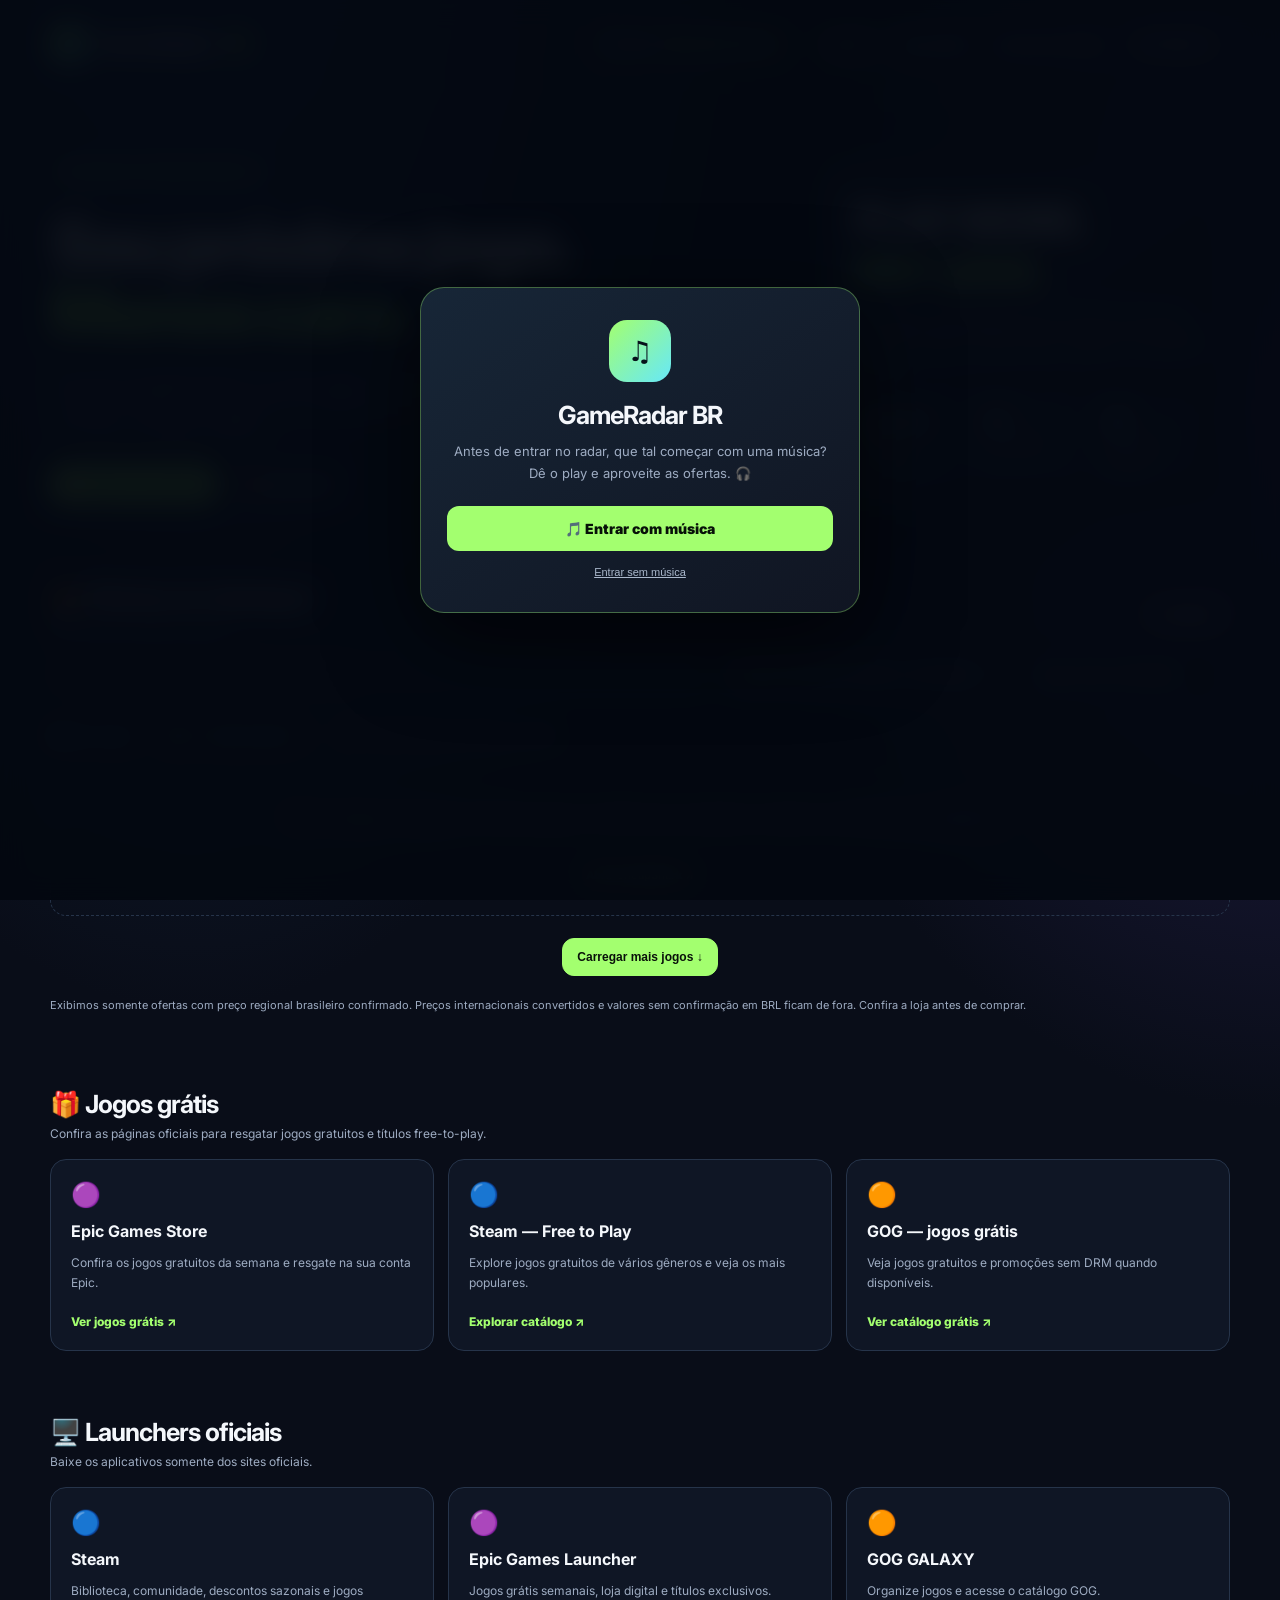
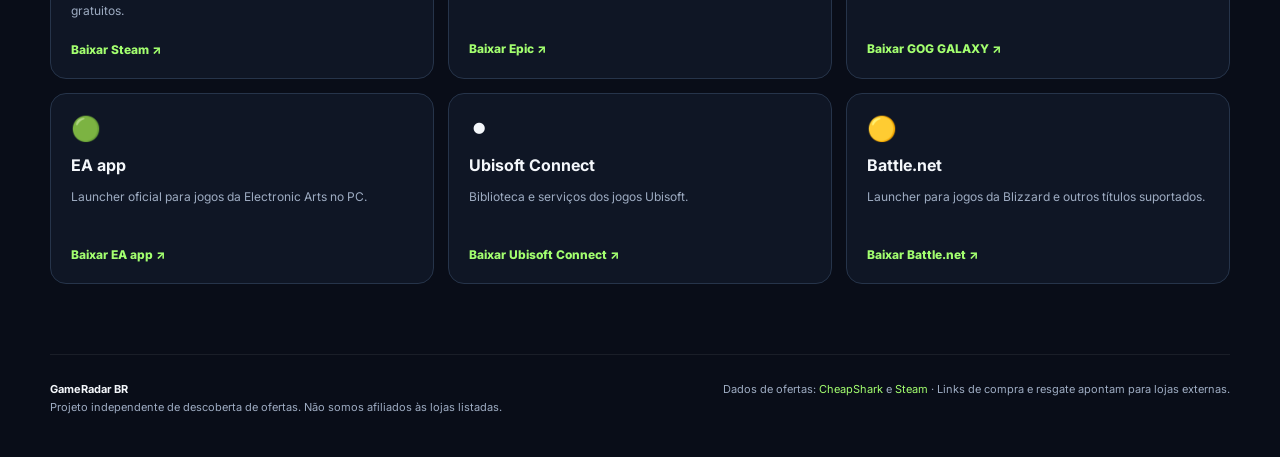
==== gameradar/index.html @ 40c96ea4 "Prioriza apenas ofertas com preço regional brasileiro confirmado" ====
<!doctype html>
<html lang="pt-BR">
<head>
<meta charset="utf-8"><meta name="viewport" content="width=device-width,initial-scale=1">
<meta name="theme-color" content="#090d18">
<meta name="description" content="GameRadar BR encontra ofertas de jogos para PC, descontos e jogos grátis em lojas digitais.">
<title>GameRadar BR — ofertas de jogos para PC</title>
<link rel="preconnect" href="https://fonts.googleapis.com"><link rel="preconnect" href="https://fonts.gstatic.com" crossorigin>
<link href="https://fonts.googleapis.com/css2?family=Inter:wght@400;500;600;700;800;900&display=swap" rel="stylesheet">
<style>
:root{color-scheme:dark;--bg:#090d18;--panel:#111827;--panel2:#151f31;--line:#26344a;--muted:#9eacc2;--text:#f4f7fb;--green:#a3ff6f;--cyan:#67e8f9;--purple:#b5a0ff}
*{box-sizing:border-box}
[hidden]{display:none!important}
.music-gate{position:fixed;inset:0;z-index:9999;display:grid;place-items:center;padding:22px;background:rgba(4,8,16,.94);backdrop-filter:blur(14px)}
.music-card{width:min(440px,100%);padding:32px 26px;text-align:center;border:1px solid #a3ff6f55;border-radius:24px;background:linear-gradient(145deg,#172637,#101522);box-shadow:0 24px 90px #0009}
.music-mark{width:62px;height:62px;margin:0 auto 18px;display:grid;place-items:center;border-radius:18px;background:linear-gradient(135deg,var(--green),var(--cyan));color:#07111b;font-size:28px}
.music-card h2{font-size:25px;letter-spacing:-1px;margin:0 0 10px}.music-card p{color:var(--muted);font-size:13px;line-height:1.7;margin:0 0 22px}.gate-volume{display:flex;flex-direction:column;gap:9px;margin:0 0 18px;padding:12px 14px;border:1px solid #a3ff6f55;border-radius:12px;background:#090f18}.gate-volume label{display:flex;justify-content:space-between;gap:10px;color:#dce7f5;font-size:12px;font-weight:700}.gate-volume label strong{color:var(--green);font-variant-numeric:tabular-nums}.gate-volume input{display:block;width:100%;height:8px;margin:0;accent-color:var(--green);cursor:pointer}
.music-enter{width:100%;padding:14px 18px;border:0;border-radius:12px;background:var(--green);color:#071108;font:900 14px Inter, sans-serif;cursor:pointer}.music-enter:hover{filter:brightness(1.08)}
.music-skip{display:inline-block;margin-top:14px;color:#aab8cc;font-size:11px;text-decoration:underline;cursor:pointer;background:none;border:0}
.music-player{position:fixed;z-index:1000;right:18px;bottom:18px;display:flex;align-items:center;gap:11px;width:min(310px,calc(100% - 28px));padding:11px 13px;border:1px solid #a3ff6f66;border-radius:18px;background:linear-gradient(145deg,#172637,#0d1421);box-shadow:0 12px 45px #0009}
.vinyl{width:54px;height:54px;flex:0 0 54px;border-radius:50%;display:grid;place-items:center;background:repeating-radial-gradient(circle,#171b25 0 3px,#303746 4px 5px,#111722 6px 8px);border:2px solid #657083;box-shadow:0 0 0 3px #0a111c,0 0 16px #a3ff6f22;position:relative}
.vinyl:before{content:"";width:19px;height:19px;border-radius:50%;background:linear-gradient(135deg,var(--green),var(--cyan));border:3px solid #111827}
.vinyl:after{content:"";position:absolute;width:4px;height:4px;border-radius:50%;background:#101827}
.vinyl.playing{animation:vinyl-spin 2.2s linear infinite}@keyframes vinyl-spin{to{transform:rotate(360deg)}}
.music-info{min-width:0;flex:1;display:flex;flex-direction:column;align-items:flex-start;gap:3px}.music-volume-vertical{display:flex;align-items:center;gap:5px;height:48px;color:var(--muted);font-size:10px}.music-volume-vertical input{appearance:slider-vertical;-webkit-appearance:slider-vertical;writing-mode:vertical-lr;direction:rtl;width:16px;height:42px;margin:0;accent-color:var(--green);cursor:ns-resize;touch-action:none}.music-volume-vertical span:last-child{font-size:9px;font-variant-numeric:tabular-nums;color:var(--green)}.music-title{display:block;overflow:hidden;text-overflow:ellipsis;white-space:nowrap;color:var(--text);font-size:12px;font-weight:800}.music-subtitle{display:block;margin-top:4px;color:var(--muted);font-size:9px}
.music-controls{display:flex;align-items:center;gap:4px}.music-controls button{width:30px;height:30px;display:grid;place-items:center;border:1px solid #ffffff18;border-radius:9px;background:#ffffff0a;color:var(--text);font-size:14px;cursor:pointer}.music-controls button:hover{border-color:var(--green);color:var(--green)}.music-controls .main-play{background:var(--green);color:#081108;border-color:var(--green);font-weight:900}
.youtube-host{position:fixed!important;left:-10000px!important;top:-10000px!important;width:200px!important;height:200px!important;overflow:hidden!important;opacity:0!important;visibility:hidden!important;pointer-events:none!important;z-index:-1!important}.youtube-host iframe{width:200px!important;height:200px!important;border:0!important;pointer-events:none!important}
@media(max-width:650px){.creator{margin:0 auto 0 0;font-size:10px;padding:7px 9px}.music-player{right:12px;bottom:12px;width:calc(100% - 24px);max-width:310px}}html{scroll-behavior:smooth}body{margin:0;background:radial-gradient(ellipse at 15% -10%,#1b3152 0,transparent 38%),radial-gradient(ellipse at 100% 20%,#25204c 0,transparent 30%),var(--bg);color:var(--text);font-family:Inter,system-ui,sans-serif;min-height:100vh}a{color:inherit;text-decoration:none}.wrap{width:min(1180px,calc(100% - 36px));margin:auto}.top{display:flex;align-items:center;justify-content:space-between;padding:24px 0;border-bottom:1px solid #ffffff12;gap:16px}.brand{display:flex;align-items:center;gap:11px;font-weight:900;font-size:21px;letter-spacing:-.8px}.logo{display:grid;place-items:center;width:38px;height:38px;border-radius:12px;background:linear-gradient(135deg,var(--green),var(--cyan));color:#07111b;font-size:22px}.brand span:last-child{color:var(--green)}.creator{margin-left:auto;margin-right:18px;padding:8px 12px;border:1px solid #a3ff6f35;border-radius:999px;background:#a3ff6f0b;color:#b9c6d8;font-size:11px;font-weight:700;letter-spacing:.25px;white-space:nowrap}.creator strong{color:var(--green);font-weight:900}.nav{display:flex;gap:22px;color:#c4cfe0;font-size:13px;font-weight:600}.nav a:hover{color:var(--green)}.hero{padding:68px 0 36px;display:grid;grid-template-columns:1.3fr .7fr;gap:30px;align-items:center}.tag{display:inline-flex;align-items:center;gap:8px;border:1px solid #a3ff6f44;background:#a3ff6f0c;color:var(--green);padding:8px 12px;border-radius:99px;font-size:11px;font-weight:800;letter-spacing:1.1px}.pulse{width:7px;height:7px;background:var(--green);border-radius:50%;box-shadow:0 0 12px var(--green)}h1{font-size:clamp(38px,5.5vw,67px);line-height:1.02;letter-spacing:-3.5px;margin:22px 0 18px;font-weight:900}h1 em{font-style:normal;color:var(--green)}.intro{max-width:650px;color:var(--muted);line-height:1.75;font-size:15px}.hero-box{border:1px solid #a3ff6f35;background:linear-gradient(145deg,#172637e8,#111526e8);border-radius:24px;padding:24px;box-shadow:0 20px 80px #0004}.hero-box .big{font-size:42px;font-weight:900;letter-spacing:-2px}.hero-box .big span{color:var(--green)}.hero-box p{color:var(--muted);font-size:13px;line-height:1.7}.stats{display:grid;grid-template-columns:repeat(3,1fr);gap:9px;margin-top:22px}.stat{padding:12px;background:#ffffff08;border:1px solid #ffffff0c;border-radius:12px}.stat b{display:block;font-size:17px}.stat small{color:var(--muted);font-size:10px}.section-head{display:flex;align-items:end;justify-content:space-between;gap:18px;margin:24px 0 18px}.section-head h2{font-size:25px;letter-spacing:-1px;margin:0}.section-head p{color:var(--muted);font-size:12px;margin:7px 0 0}.tools{display:flex;gap:10px;flex-wrap:wrap;margin-bottom:18px}.tools input,.tools select{background:#111827;border:1px solid var(--line);border-radius:12px;padding:12px 14px;color:var(--text);font:inherit;font-size:13px;outline:none}.tools input{flex:1;min-width:190px}.tools input:focus,.tools select:focus{border-color:var(--green)}.btn{border:1px solid var(--line);border-radius:12px;padding:11px 14px;background:#ffffff08;color:var(--text);font-weight:700;font-size:12px;cursor:pointer}.btn:hover{border-color:var(--green);color:var(--green)}.btn.active{background:var(--green);color:#09110a;border-color:var(--green)}.deals{display:grid;grid-template-columns:repeat(4,minmax(0,1fr));gap:14px}.deal{min-width:0;overflow:hidden;border:1px solid var(--line);background:linear-gradient(180deg,#141e2e,#101622);border-radius:16px;transition:transform .18s,border-color .18s}.deal:hover{transform:translateY(-3px);border-color:#a3ff6f77}.cover{height:170px;background:linear-gradient(135deg,#26354a,#151d2b);display:grid;place-items:center;position:relative;overflow:hidden}.cover img{width:100%;height:100%;object-fit:cover}.deal-meta{display:flex;align-items:center;justify-content:space-between;gap:8px;margin:10px 0 5px}.deal-meta small,.price-label{font-size:10px;color:var(--muted)}.price-line{display:flex;flex-direction:column;gap:3px}.price-line .price{font-size:23px;color:var(--green)}.price-line .old{font-size:12px}.local-price{font-size:12px;color:var(--cyan);font-weight:700;margin-top:4px}.local-note{font-size:9px;color:var(--muted);line-height:1.45}.deal-action{display:flex;align-items:center;justify-content:center;width:100%;margin-top:13px;padding:11px;border-radius:10px;background:var(--green);color:#09110a;font-size:12px;font-weight:900}.deal-action:hover{filter:brightness(1.08)}.cover-fallback{font-size:42px;opacity:.7}.discount{position:absolute;top:10px;left:10px;background:var(--green);color:#071108;font-weight:900;font-size:12px;padding:6px 8px;border-radius:8px}.deal-body{padding:14px}.store{color:var(--cyan);font-size:10px;font-weight:800;text-transform:uppercase;letter-spacing:.8px}.deal h3{font-size:14px;line-height:1.4;margin:8px 0 12px;min-height:40px}.prices{display:flex;align-items:center;gap:8px;flex-wrap:wrap}.old{font-size:11px;color:#8491a6;text-decoration:line-through}.price{font-size:20px;font-weight:900}.deal-foot{display:flex;align-items:center;justify-content:space-between;gap:8px;margin-top:14px}.deal-foot small{color:var(--muted);font-size:10px}.go{font-size:11px;font-weight:800;color:var(--green)}.message{grid-column:1/-1;border:1px dashed var(--line);padding:28px;border-radius:16px;color:var(--muted);text-align:center;line-height:1.7}.free-grid,.launch-grid{display:grid;grid-template-columns:repeat(3,1fr);gap:14px}.free-card,.launch-card{padding:20px;border:1px solid var(--line);border-radius:16px;background:#111827d9}.free-card h3,.launch-card h3{margin:0 0 8px;font-size:16px}.free-card p,.launch-card p{color:var(--muted);font-size:12px;line-height:1.7;min-height:40px}.free-card a,.launch-card a{display:inline-block;color:var(--green);font-size:12px;font-weight:800;margin-top:8px}.icon{font-size:24px;margin-bottom:12px}.foot{border-top:1px solid #ffffff12;margin-top:70px;padding:25px 0 40px;color:var(--muted);font-size:11px;line-height:1.7;display:flex;justify-content:space-between;gap:20px}.foot a{color:var(--green)}.tiny{color:var(--muted);font-size:11px}.loading{animation:pulse 1.2s infinite alternate}@keyframes pulse{to{opacity:.45}}@media(max-width:900px){.deals{grid-template-columns:repeat(3,minmax(0,1fr))}.hero{grid-template-columns:1fr}.hero-box{max-width:520px}.nav{gap:12px}}@media(max-width:650px){.wrap{width:calc(100% - 24px)}.top{align-items:flex-start}.nav{display:none}.hero{padding:44px 0 20px}h1{letter-spacing:-2px}.deals{grid-template-columns:repeat(2,minmax(0,1fr));gap:9px}.cover{height:125px}.deal-body{padding:11px}.price-line .price{font-size:19px}.deal-action{padding:10px}.deal h3{font-size:12px}.price{font-size:17px}.free-grid,.launch-grid{grid-template-columns:1fr}.section-head{align-items:flex-start;flex-direction:column}.foot{flex-direction:column}.hero-box{padding:18px}}
</style>
</head>
<body>
<div class="music-gate" id="music-gate" role="dialog" aria-modal="true" aria-labelledby="music-title">
  <div class="music-card">
    <div class="music-mark">♫</div>
    <h2 id="music-title">GameRadar BR</h2>
    <p>Antes de entrar no radar, que tal começar com uma música? Dê o play e aproveite as ofertas. 🎧</p>
    
    <button class="music-enter" id="enter-with-music" type="button" onclick="enterGameRadar(true)">🎵 Entrar com música</button>
    <button class="music-skip" id="enter-silent" type="button" onclick="enterGameRadar(false)">Entrar sem música</button>
  </div>
</div>
<div class="music-player" id="music-player" hidden aria-label="Controles de música">
  <div class="vinyl" id="vinyl-disc" aria-hidden="true"></div>
  <div class="music-info"><label class="music-volume-vertical" title="Arraste para cima para aumentar e para baixo para diminuir"><span aria-hidden="true">🔊</span><input id="music-volume" type="range" min="0" max="100" value="50" step="1" aria-label="Volume da música" oninput="setMusicVolume(this.value)"><span id="music-volume-value">50%</span></label><span class="music-title" id="music-title-now">Preparando música…</span><span class="music-subtitle" id="music-status">GameRadar soundtrack</span></div>
  <div class="music-controls">
    <button type="button" aria-label="Música anterior" title="Anterior" onclick="previousTrack()">⏮</button>
    <button type="button" class="main-play" id="music-play" aria-label="Reproduzir" title="Play/Pause" onclick="toggleMusic()">▶</button>
    <button type="button" aria-label="Próxima música" title="Próxima" onclick="nextTrack()">⏭</button>
  </div>
  
</div>
<div class="youtube-host" aria-hidden="true"><div id="youtube-frame"></div></div>
<header class="wrap top"><a class="brand" href="#"><span class="logo">↗</span>GameRadar <span>BR</span></a><div class="creator">Criado por <strong>Eduardo Herculano</strong></div><nav class="nav"><a href="#ofertas">Ofertas</a><a href="#gratis">Jogos grátis</a><a href="#launchers">Launchers oficiais</a></nav><a class="btn" href="#ofertas">Ver ofertas ↓</a></header>
<main class="wrap">
<section class="hero"><div><div class="tag"><i class="pulse"></i> RADAR DE OFERTAS PARA PC</div><h1>Seu próximo jogo.<br><em>Menos caro.</em></h1><p class="intro">Descontos de jogos para PC em lojas digitais, jogos gratuitos e atalhos para baixar launchers oficiais. As ofertas são carregadas de uma fonte pública e atualizadas quando você abre ou atualiza a página.</p><div class="tools" style="margin-top:22px"><a class="btn active" href="#ofertas">🎯 Explorar promoções</a><a class="btn" href="#gratis">🎁 Jogos grátis</a></div></div><aside class="hero-box"><div class="big">PLAY MORE.<br><span>PAY LESS.</span></div><p>Uma página independente para encontrar promoções. Antes de comprar, confira a loja, a região e os requisitos do jogo.</p><div class="stats"><div class="stat"><b>Ao vivo</b><small>ofertas carregadas</small></div><div class="stat"><b>PC</b><small>jogos digitais</small></div><div class="stat"><b>🌍</b><small>moeda local estimada</small></div></div></aside></section>
<section id="ofertas"><div class="section-head"><div><h2>🔥 Ofertas em destaque</h2><p id="status">Buscando promoções recentes…</p></div><button class="btn" id="refresh">↻ Atualizar</button></div>
<div class="tools"><input id="search" type="search" placeholder="Buscar jogo pelo nome…"><select id="store"><option value="">Lojas com preço brasileiro confirmado</option><option value="steam">Steam (Brasil)</option></select><select id="sort"><option value="popular">Jogos mais conhecidos</option><option value="savings">Maior desconto</option><option value="price">Menor preço</option><option value="rating">Melhor avaliação da oferta</option></select></div><div class="tools" style="align-items:center"><label for="currency" style="font-size:12px;color:var(--muted);font-weight:700">🌍 Sua moeda:</label><select id="currency"><option value="BRL">BRL — Real brasileiro</option><option value="USD">USD — Dólar americano</option><option value="EUR">EUR — Euro</option><option value="GBP">GBP — Libra esterlina</option><option value="CAD">CAD — Dólar canadense</option><option value="AUD">AUD — Dólar australiano</option><option value="JPY">JPY — Iene japonês</option><option value="MXN">MXN — Peso mexicano</option><option value="ARS">ARS — Peso argentino</option><option value="CLP">CLP — Peso chileno</option><option value="CHF">CHF — Franco suíço</option><option value="CNY">CNY — Yuan chinês</option><option value="INR">INR — Rupia indiana</option><option value="KRW">KRW — Won sul-coreano</option><option value="PLN">PLN — Zloty polonês</option><option value="SEK">SEK — Coroa sueca</option><option value="NZD">NZD — Dólar neozelandês</option><option value="ZAR">ZAR — Rand sul-africano</option></select><span id="region-note" class="tiny">Detectando sua região…</span></div>
<div class="deals" id="deals"><div class="message loading">Conectando ao radar de ofertas…</div></div><div style="display:flex;justify-content:center;margin:22px 0"><button class="btn active" id="load-more" type="button" hidden>Carregar mais jogos ↓</button></div><p class="tiny" style="margin-top:14px">Exibimos somente ofertas com preço regional brasileiro confirmado. Preços internacionais convertidos e valores sem confirmação em BRL ficam de fora. Confira a loja antes de comprar.</p></section>
<section id="gratis" style="padding-top:42px"><div class="section-head"><div><h2>🎁 Jogos grátis</h2><p>Confira as páginas oficiais para resgatar jogos gratuitos e títulos free-to-play.</p></div></div><div class="free-grid">
<article class="free-card"><div class="icon">🟣</div><h3>Epic Games Store</h3><p>Confira os jogos gratuitos da semana e resgate na sua conta Epic.</p><a href="https://store.epicgames.com/pt-BR/free-games" target="_blank" rel="noopener noreferrer">Ver jogos grátis ↗</a></article>
<article class="free-card"><div class="icon">🔵</div><h3>Steam — Free to Play</h3><p>Explore jogos gratuitos de vários gêneros e veja os mais populares.</p><a href="https://store.steampowered.com/genre/Free%20to%20Play/?l=brazilian" target="_blank" rel="noopener noreferrer">Explorar catálogo ↗</a></article>
<article class="free-card"><div class="icon">🟠</div><h3>GOG — jogos grátis</h3><p>Veja jogos gratuitos e promoções sem DRM quando disponíveis.</p><a href="https://www.gog.com/en/games?priceRange=0,0" target="_blank" rel="noopener noreferrer">Ver catálogo grátis ↗</a></article>
</div></section>
<section id="launchers" style="padding-top:42px"><div class="section-head"><div><h2>🖥️ Launchers oficiais</h2><p>Baixe os aplicativos somente dos sites oficiais.</p></div></div><div class="launch-grid">
<article class="launch-card"><div class="icon">🔵</div><h3>Steam</h3><p>Biblioteca, comunidade, descontos sazonais e jogos gratuitos.</p><a href="https://store.steampowered.com/about/" target="_blank" rel="noopener noreferrer">Baixar Steam ↗</a></article>
<article class="launch-card"><div class="icon">🟣</div><h3>Epic Games Launcher</h3><p>Jogos grátis semanais, loja digital e títulos exclusivos.</p><a href="https://store.epicgames.com/pt-BR/download" target="_blank" rel="noopener noreferrer">Baixar Epic ↗</a></article>
<article class="launch-card"><div class="icon">🟠</div><h3>GOG GALAXY</h3><p>Organize jogos e acesse o catálogo GOG.</p><a href="https://www.gog.com/galaxy" target="_blank" rel="noopener noreferrer">Baixar GOG GALAXY ↗</a></article>
<article class="launch-card"><div class="icon">🟢</div><h3>EA app</h3><p>Launcher oficial para jogos da Electronic Arts no PC.</p><a href="https://www.ea.com/ea-app" target="_blank" rel="noopener noreferrer">Baixar EA app ↗</a></article>
<article class="launch-card"><div class="icon">⚫</div><h3>Ubisoft Connect</h3><p>Biblioteca e serviços dos jogos Ubisoft.</p><a href="https://ubisoftconnect.com/" target="_blank" rel="noopener noreferrer">Baixar Ubisoft Connect ↗</a></article>
<article class="launch-card"><div class="icon">🟡</div><h3>Battle.net</h3><p>Launcher para jogos da Blizzard e outros títulos suportados.</p><a href="https://download.battle.net/" target="_blank" rel="noopener noreferrer">Baixar Battle.net ↗</a></article>
</div></section>
</main>
<footer class="wrap foot"><div><strong style="color:var(--text)">GameRadar BR</strong><br>Projeto independente de descoberta de ofertas. Não somos afiliados às lojas listadas.</div><div>Dados de ofertas: <a href="https://www.cheapshark.com/" target="_blank" rel="noopener noreferrer">CheapShark</a> e <a href="https://store.steampowered.com/" target="_blank" rel="noopener noreferrer">Steam</a> · Links de compra e resgate apontam para lojas externas.</div></footer>
<script>
const $=s=>document.querySelector(s);
const API='https://www.cheapshark.com/api/1.0';
const youtubeTracks=['DfUryIY1ACo','0Q6Qz4ty8AA','egnzxU4pGF0','txfTLZa5GCk','JW-OU3aqhoc','3qfZhr4Q5fo','SMunb33gkvU','3Zpa_f01rP8','6Nbnj9mP-Lk'];
let musicIndex=0,musicPlayer=null,musicApiLoading=false,musicReady=false,isMusicPlaying=false;
function setMusicStatus(title,status){const titleEl=document.getElementById('music-title-now'),statusEl=document.getElementById('music-status');if(titleEl)titleEl.textContent=title||'Música do YouTube';if(statusEl)statusEl.textContent=status||'GameRadar soundtrack'}
function setMusicPlaying(playing){isMusicPlaying=playing;const disc=document.getElementById('vinyl-disc'),button=document.getElementById('music-play');if(disc)disc.classList.toggle('playing',playing);if(button){button.textContent=playing?'Ⅱ':'▶';button.setAttribute('aria-label',playing?'Pausar':'Reproduzir')}if(playing&&musicPlayer){const data=musicPlayer.getVideoData?.();if(data?.title)setMusicStatus(data.title,'Tocando agora')}}
function setMusicVolume(value){const volume=Math.max(0,Math.min(100,Number(value)||0));['music-volume','music-volume-gate'].forEach(id=>{const slider=document.getElementById(id);if(slider&&Number(slider.value)!==volume)slider.value=String(volume)});['music-volume-value','music-volume-gate-value'].forEach(id=>{const label=document.getElementById(id);if(label)label.textContent=volume+'%'});if(musicPlayer&&musicReady)musicPlayer.setVolume(volume)}
function onYouTubeIframeAPIReady(){if(!musicApiLoading||musicPlayer)return;musicPlayer=new YT.Player('youtube-frame',{width:'200',height:'200',videoId:youtubeTracks[musicIndex],playerVars:{autoplay:1,controls:0,disablekb:1,playsinline:1,rel:0,iv_load_policy:3},events:{onReady:function(){musicReady=true;const volumeControl=document.getElementById('music-volume-gate')||document.getElementById('music-volume');musicPlayer.setVolume(volumeControl?Number(volumeControl.value):50);musicPlayer.playVideo();setMusicStatus('Aguardando a música…','O YouTube pode exibir anúncio antes de tocar')},onStateChange:function(event){if(event.data===YT.PlayerState.PLAYING){setMusicPlaying(true);const data=musicPlayer.getVideoData();setMusicStatus(data.title||'Música do YouTube','Tocando agora')}else if(event.data===YT.PlayerState.PAUSED||event.data===YT.PlayerState.ENDED){setMusicPlaying(false);if(event.data===YT.PlayerState.ENDED)nextTrack()}else if(event.data===YT.PlayerState.BUFFERING){setMusicStatus('Aguardando reprodução…','O YouTube pode exibir anúncio antes de tocar') }},onError:function(){setMusicStatus('Não foi possível tocar esta faixa','Confira se o vídeo está disponível')}}});}
function startMusic(){const player=document.getElementById('music-player');if(player)player.hidden=false;if(musicPlayer){if(musicReady){musicPlayer.playVideo();return}return}if(musicApiLoading)return;musicApiLoading=true;setMusicStatus('Conectando ao YouTube…','Aguarde: o YouTube pode exibir anúncio antes da música');if(window.YT&&window.YT.Player){onYouTubeIframeAPIReady();return}const tag=document.createElement('script');tag.src='https://www.youtube.com/iframe_api';document.head.appendChild(tag)}
function enterGameRadar(withMusic){const gate=document.getElementById('music-gate');if(gate){gate.hidden=true;gate.style.display='none'}if(withMusic)startMusic()}
function toggleMusic(){if(!musicPlayer||!musicReady){startMusic();return}if(isMusicPlaying)musicPlayer.pauseVideo();else musicPlayer.playVideo()}
function nextTrack(){musicIndex=(musicIndex+1)%youtubeTracks.length;setMusicStatus('Preparando próxima faixa…','O YouTube pode exibir anúncio antes de tocar');if(musicPlayer&&musicReady)musicPlayer.loadVideoById(youtubeTracks[musicIndex]);else startMusic()}
function previousTrack(){musicIndex=(musicIndex-1+youtubeTracks.length)%youtubeTracks.length;setMusicStatus('Preparando faixa anterior…','O YouTube pode exibir anúncio antes de tocar');if(musicPlayer&&musicReady)musicPlayer.loadVideoById(youtubeTracks[musicIndex]);else startMusic()}

let allDeals=[],localCurrency='BRL',localCountry='',fxRate=null,fxDate='',fxCache={},pageNumber=0,hasMore=true,loadingMore=false;const PAGE_SIZE=60;const POPULAR_GAMES=['Grand Theft Auto V','Red Dead Redemption 2','Cyberpunk 2077','Hogwarts Legacy','Elden Ring','The Witcher 3','Resident Evil 4','Forza Horizon 5','God of War','Baldur’s Gate 3','Call of Duty','Mortal Kombat 1','Assassin’s Creed','Far Cry','The Sims 4','Terraria','Stardew Valley','Helldivers 2','Dying Light 2','Hades','Hades II','Hollow Knight','Silksong','Sekiro','Dark Souls III','Lies of P','Monster Hunter World','Monster Hunter Rise','Final Fantasy VII Remake','Final Fantasy XV','Persona 5 Royal','Diablo IV','Path of Exile','DOOM Eternal','Battlefield 1','Battlefield V','Apex Legends','PUBG','Destiny 2','Sea of Thieves','Rust','ARK Survival Evolved','Dead by Daylight','The Forest','Sons of the Forest','Subnautica','No Man’s Sky','Microsoft Flight Simulator','F1 24','Need for Speed Heat','Need for Speed Unbound','Euro Truck Simulator 2','Cities Skylines','Civilization VI','Age of Empires IV','The Sims 4','Cuphead','Celeste','Undertale','Among Us','Fall Guys','Portal 2','Left 4 Dead 2','Dying Light','Borderlands 3','Payday 2','Warframe'];function popularityRank(title){const t=String(title||'').toLowerCase().replace(/[^a-z0-9]+/g,'');const i=POPULAR_GAMES.findIndex(name=>{const n=name.toLowerCase().replace(/[^a-z0-9]+/g,'');return t===n||t.includes(n)||n.includes(t)});return i<0?999:i}
function price(v,currency='USD'){const n=Number(v)||0;try{return n===0?'Grátis':new Intl.NumberFormat('pt-BR',{style:'currency',currency}).format(n)}catch(e){return String(n)}}
function localPrice(v){if(fxRate===null||!localCurrency||!Number.isFinite(Number(v)))return '';try{return new Intl.NumberFormat(navigator.language||'en-US',{style:'currency',currency:localCurrency,maximumFractionDigits:2}).format(Number(v)*fxRate)}catch(e){return ''}}
function escapeHTML(s){return String(s??'').replace(/[&<>"']/g,c=>({'&':'&amp;','<':'&lt;','>':'&gt;','"':'&quot;',"'":'&#39;'}[c]))}
async function loadRate(){const currency=$('#currency').value;localCurrency=currency;fxRate=null;if(currency==='USD'){fxRate=1;fxDate='';render();updateRegionNote();return}if(fxCache[currency]){fxRate=fxCache[currency].rate;fxDate=fxCache[currency].date;render();updateRegionNote();return}$('#region-note').textContent='Consultando cotação de referência…';try{const r=await fetch('https://api.frankfurter.dev/v2/rate/USD/'+encodeURIComponent(currency));if(!r.ok)throw new Error('Cotação indisponível');const data=await r.json();if(!Number.isFinite(Number(data.rate)))throw new Error('Cotação inválida');fxRate=Number(data.rate);fxDate=data.date||'';fxCache[currency]={rate:fxRate,date:fxDate};}catch(e){fxRate=null;fxDate=''}render();updateRegionNote()}
function updateRegionNote(){const currency=$('#currency').value;const place=localCountry?'País estimado pelo IP: '+localCountry+' · ':'Moeda selecionada: ';$('#region-note').textContent='Os preços exibidos são regionais em BRL; conversão internacional desativada.'}
async function detectRegion(){try{const r=await fetch('https://ipapi.co/json/');if(!r.ok)throw new Error('Geo indisponível');const geo=await r.json();if(geo.error)throw new Error('Geo indisponível');if(geo.country_name)localCountry=geo.country_name;const detected=String(geo.currency||'').toUpperCase();if(detected&&Array.from($('#currency').options).some(o=>o.value===detected)){$('#currency').value=detected}else if(detected){const o=document.createElement('option');o.value=detected;o.textContent=detected+' — moeda detectada';$('#currency').append(o);$('#currency').value=detected}await loadRate()}catch(e){localCountry='';$('#region-note').textContent='Não foi possível detectar seu país. Escolha sua moeda manualmente.';await loadRate()}}
async function loadStores(){try{const r=await fetch(API+'/stores');if(!r.ok)throw 0;const stores=await r.json();const select=$('#store');stores.filter(s=>s.isActive).forEach(s=>{const o=document.createElement('option');o.value=s.storeID;o.textContent=s.storeName;select.append(o)})}catch(e){}}
// Steam Storefront: preços regionais brasileiros vêm em centavos de BRL. Não requer chave.
async function loadSteamDeals(){try{const r=await fetch('https://store.steampowered.com/api/featuredcategories/?cc=br&l=brazilian');if(!r.ok)throw new Error('Steam indisponível');const data=await r.json();const items=data?.specials?.items||[];if(String(data.currency||'').toUpperCase()!=='BRL')return [];return items.filter(x=>Number(x.discount_percent)>0&&Number.isFinite(Number(x.final_price))).map(x=>({dealID:'steam-'+x.id,storeID:'steam',storeName:'Steam (Brasil)',title:x.name,salePrice:Number(x.final_price)/100,normalPrice:Number(x.original_price)/100,savings:Number(x.discount_percent),dealRating:0,thumb:x.large_capsule_image||x.header_image||x.tiny_image,dealURL:x.url||('https://store.steampowered.com/app/'+x.id+'/?l=brazilian'),currency:'BRL'}))}catch(e){return []}}
async function loadDeals(reset=true){if(loadingMore||(!hasMore&&!reset))return;const box=$('#deals');if(reset){pageNumber=0;hasMore=true;allDeals=[];$('#status').textContent='Buscando promoções recentes…';box.innerHTML='<div class="message loading">Carregando ofertas…</div>'}loadingMore=true;$('#refresh').disabled=true;$('#load-more').disabled=true;$('#load-more').textContent='Carregando…';try{const steamPromise=reset?loadSteamDeals():Promise.resolve([]);const u=new URL(API+'/deals');u.searchParams.set('pageSize',String(PAGE_SIZE));u.searchParams.set('pageNumber',String(pageNumber));u.searchParams.set('sortBy','Deal Rating');u.searchParams.set('onSale','1');u.searchParams.set('upperPrice','60');const r=await fetch(u);if(!r.ok)throw new Error('A fonte de ofertas respondeu com erro.');const batch=await r.json();if(!Array.isArray(batch))throw new Error('Resposta inesperada.');let featured=[];if(reset){const picks=POPULAR_GAMES.slice(0,24);for(let i=0;i<picks.length;i+=4){const group=await Promise.allSettled(picks.slice(i,i+4).map(async title=>{const q=new URL(API+'/deals');q.searchParams.set('title',title);q.searchParams.set('pageSize','5');q.searchParams.set('sortBy','Deal Rating');const response=await fetch(q);if(!response.ok)return [];const data=await response.json();return Array.isArray(data)?data:[]}));featured.push(...group.flatMap(x=>x.status==='fulfilled'?x.value:[]))}}const steamDeals=await steamPromise;const combined=steamDeals;const known=new Set(allDeals.map(d=>d.dealID));const fresh=combined.filter(d=>d&&d.dealID&&!known.has(d.dealID));allDeals=allDeals.concat(fresh);allDeals.sort((a,b)=>popularityRank(a.title)-popularityRank(b.title)||(Number(b.dealRating)||0)-(Number(a.dealRating)||0));hasMore=batch.length===PAGE_SIZE&&fresh.length>0;pageNumber++;$('#status').textContent=allDeals.length+' ofertas com preço regional brasileiro confirmado · Steam.';render();$('#load-more').hidden=!hasMore}catch(e){if(reset)box.innerHTML='<div class="message">Não consegui carregar as ofertas agora. Confira sua conexão ou tente novamente em instantes.<br><br><a class="go" href="https://www.cheapshark.com/" target="_blank" rel="noopener noreferrer">Abrir CheapShark ↗</a></div>';else $('#status').textContent='Não foi possível carregar mais jogos. Tente novamente.';$('#load-more').hidden=false}finally{loadingMore=false;$('#refresh').disabled=false;$('#load-more').disabled=false;$('#load-more').textContent='Carregar mais jogos ↓'}}
function render(){const term=$('#search').value.trim().toLowerCase(),store=$('#store').value,sort=$('#sort').value;let items=allDeals.filter(d=>(!term||String(d.title||'').toLowerCase().includes(term))&&(!store||String(d.storeID)===store));items.sort((a,b)=>sort==='price'?(Number(a.salePrice)||0)-(Number(b.salePrice)||0):sort==='rating'?(Number(b.dealRating)||0)-(Number(a.dealRating)||0):sort==='popular'?popularityRank(a.title)-popularityRank(b.title)||(Number(b.dealRating)||0)-(Number(a.dealRating)||0):(Number(b.savings)||0)-(Number(a.savings)||0));if(!items.length){$('#deals').innerHTML='<div class="message">Nenhuma oferta encontrada com esses filtros. Tente outro nome ou selecione todas as lojas.</div>';return}$('#deals').innerHTML=items.map(d=>{const savings=Math.round(Number(d.savings)||0);const image=d.thumb?'<img loading="lazy" src="'+escapeHTML(d.thumb)+'" alt="Capa de '+escapeHTML(d.title)+'" onerror="this.style.display=\'none\'">':'<span class="cover-fallback">🎮</span>';const currency=d.currency||'USD';const href=d.dealURL||(d.storeID==='steam'?'https://store.steampowered.com/':'https://www.cheapshark.com/redirect?dealID='+String(d.dealID||''));const local='';return '<article class="deal"><div class="cover">'+image+(savings>0?'<span class="discount">-'+savings+'%</span>':'')+'</div><div class="deal-body"><div class="deal-meta"><span class="store">'+escapeHTML(d.storeName||'Loja digital')+'</span><small>OFERTA</small></div><h3>'+escapeHTML(d.title)+'</h3><div class="price-line"><span class="price-label">PREÇO PROMOCIONAL ORIGINAL · USD</span><span class="price">'+price(d.salePrice,currency)+'</span><span class="old">Preço original: '+price(d.normalPrice,currency)+'</span>'+local+'</div><div class="deal-foot"><small>Nota da oferta: '+(Number(d.dealRating)||0).toFixed(1)+'/10</small><small>'+escapeHTML(currency)+'</small></div><a class="deal-action" href="'+href+'" target="_blank" rel="noopener noreferrer">Ir para a loja: '+escapeHTML(d.storeName||'loja')+' ↗</a></div></article>'}).join('')}
$('#search').addEventListener('input',render);$('#store').addEventListener('change',render);$('#sort').addEventListener('change',render);$('#currency').disabled=true;$('#currency').value='BRL';$('#region-note').textContent='Preços regionais brasileiros em BRL.';$('#refresh').addEventListener('click',()=>loadDeals(true));$('#load-more').addEventListener('click',()=>loadDeals(false));loadDeals(true);
// Atualiza as ofertas à meia-noite no horário de Brasília enquanto o site estiver aberto.
const saoPauloDay=()=>new Intl.DateTimeFormat('en-CA',{timeZone:'America/Sao_Paulo',year:'numeric',month:'2-digit',day:'2-digit'}).format(new Date());
let lastSaoPauloDay=saoPauloDay();
function checkDailyRefresh(){const today=saoPauloDay();if(today!==lastSaoPauloDay){lastSaoPauloDay=today;loadDeals(true);loadStores();}}
setInterval(checkDailyRefresh,30000);
document.addEventListener('visibilitychange',()=>{if(!document.hidden)checkDailyRefresh()});
</script>
</body>
</html>
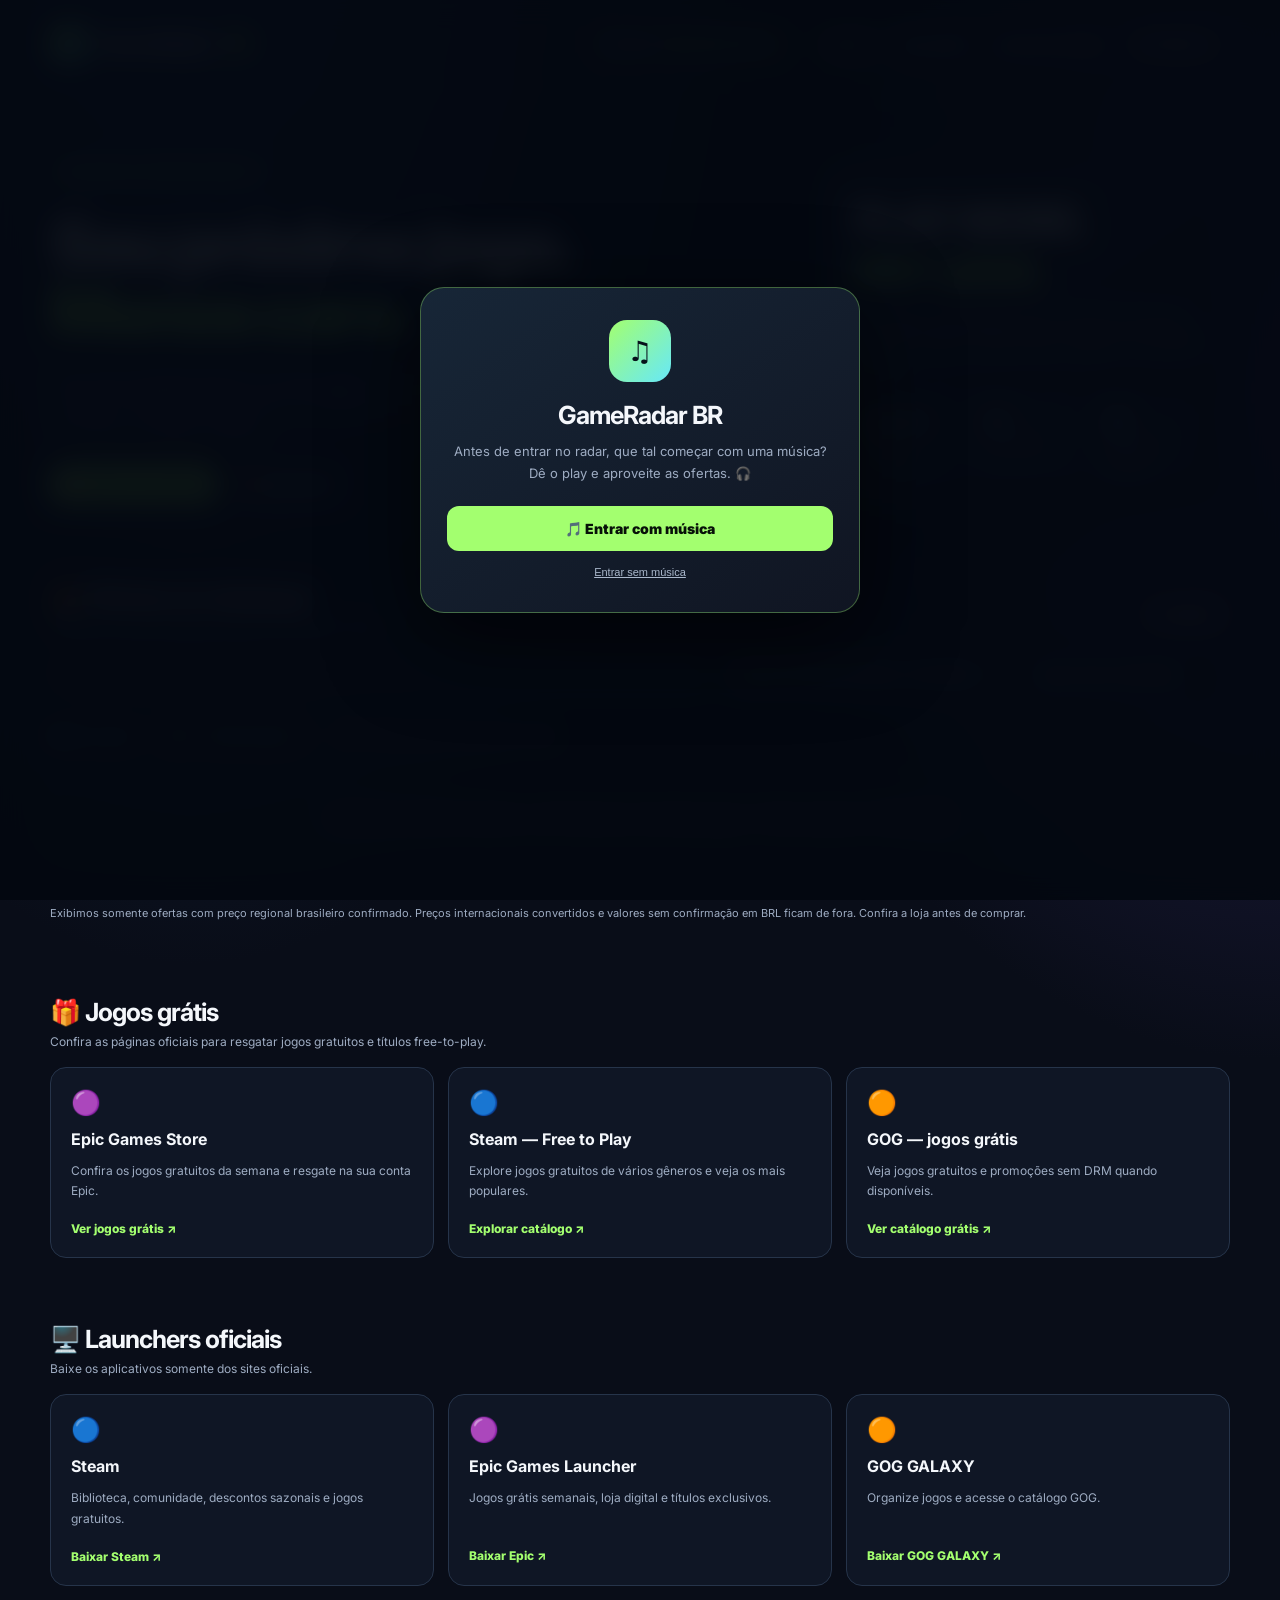
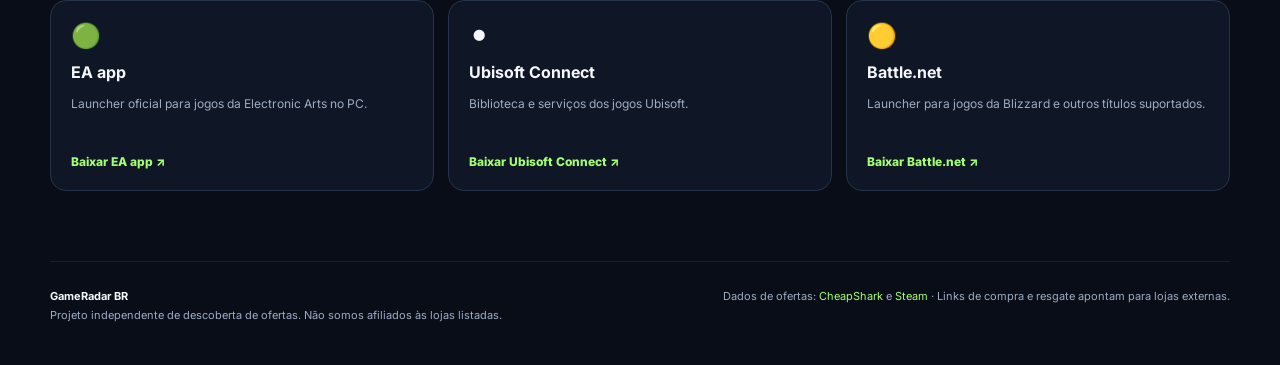
==== commit 9fd44afc: "Corrige leitura de ofertas regionais da Steam e remove consultas internacionais" ====
--- a/gameradar/index.html
+++ b/gameradar/index.html
@@ -95,9 +95,49 @@
 async function detectRegion(){try{const r=await fetch('https://ipapi.co/json/');if(!r.ok)throw new Error('Geo indisponível');const geo=await r.json();if(geo.error)throw new Error('Geo indisponível');if(geo.country_name)localCountry=geo.country_name;const detected=String(geo.currency||'').toUpperCase();if(detected&&Array.from($('#currency').options).some(o=>o.value===detected)){$('#currency').value=detected}else if(detected){const o=document.createElement('option');o.value=detected;o.textContent=detected+' — moeda detectada';$('#currency').append(o);$('#currency').value=detected}await loadRate()}catch(e){localCountry='';$('#region-note').textContent='Não foi possível detectar seu país. Escolha sua moeda manualmente.';await loadRate()}}
 async function loadStores(){try{const r=await fetch(API+'/stores');if(!r.ok)throw 0;const stores=await r.json();const select=$('#store');stores.filter(s=>s.isActive).forEach(s=>{const o=document.createElement('option');o.value=s.storeID;o.textContent=s.storeName;select.append(o)})}catch(e){}}
 // Steam Storefront: preços regionais brasileiros vêm em centavos de BRL. Não requer chave.
-async function loadSteamDeals(){try{const r=await fetch('https://store.steampowered.com/api/featuredcategories/?cc=br&l=brazilian');if(!r.ok)throw new Error('Steam indisponível');const data=await r.json();const items=data?.specials?.items||[];if(String(data.currency||'').toUpperCase()!=='BRL')return [];return items.filter(x=>Number(x.discount_percent)>0&&Number.isFinite(Number(x.final_price))).map(x=>({dealID:'steam-'+x.id,storeID:'steam',storeName:'Steam (Brasil)',title:x.name,salePrice:Number(x.final_price)/100,normalPrice:Number(x.original_price)/100,savings:Number(x.discount_percent),dealRating:0,thumb:x.large_capsule_image||x.header_image||x.tiny_image,dealURL:x.url||('https://store.steampowered.com/app/'+x.id+'/?l=brazilian'),currency:'BRL'}))}catch(e){return []}}
-async function loadDeals(reset=true){if(loadingMore||(!hasMore&&!reset))return;const box=$('#deals');if(reset){pageNumber=0;hasMore=true;allDeals=[];$('#status').textContent='Buscando promoções recentes…';box.innerHTML='<div class="message loading">Carregando ofertas…</div>'}loadingMore=true;$('#refresh').disabled=true;$('#load-more').disabled=true;$('#load-more').textContent='Carregando…';try{const steamPromise=reset?loadSteamDeals():Promise.resolve([]);const u=new URL(API+'/deals');u.searchParams.set('pageSize',String(PAGE_SIZE));u.searchParams.set('pageNumber',String(pageNumber));u.searchParams.set('sortBy','Deal Rating');u.searchParams.set('onSale','1');u.searchParams.set('upperPrice','60');const r=await fetch(u);if(!r.ok)throw new Error('A fonte de ofertas respondeu com erro.');const batch=await r.json();if(!Array.isArray(batch))throw new Error('Resposta inesperada.');let featured=[];if(reset){const picks=POPULAR_GAMES.slice(0,24);for(let i=0;i<picks.length;i+=4){const group=await Promise.allSettled(picks.slice(i,i+4).map(async title=>{const q=new URL(API+'/deals');q.searchParams.set('title',title);q.searchParams.set('pageSize','5');q.searchParams.set('sortBy','Deal Rating');const response=await fetch(q);if(!response.ok)return [];const data=await response.json();return Array.isArray(data)?data:[]}));featured.push(...group.flatMap(x=>x.status==='fulfilled'?x.value:[]))}}const steamDeals=await steamPromise;const combined=steamDeals;const known=new Set(allDeals.map(d=>d.dealID));const fresh=combined.filter(d=>d&&d.dealID&&!known.has(d.dealID));allDeals=allDeals.concat(fresh);allDeals.sort((a,b)=>popularityRank(a.title)-popularityRank(b.title)||(Number(b.dealRating)||0)-(Number(a.dealRating)||0));hasMore=batch.length===PAGE_SIZE&&fresh.length>0;pageNumber++;$('#status').textContent=allDeals.length+' ofertas com preço regional brasileiro confirmado · Steam.';render();$('#load-more').hidden=!hasMore}catch(e){if(reset)box.innerHTML='<div class="message">Não consegui carregar as ofertas agora. Confira sua conexão ou tente novamente em instantes.<br><br><a class="go" href="https://www.cheapshark.com/" target="_blank" rel="noopener noreferrer">Abrir CheapShark ↗</a></div>';else $('#status').textContent='Não foi possível carregar mais jogos. Tente novamente.';$('#load-more').hidden=false}finally{loadingMore=false;$('#refresh').disabled=false;$('#load-more').disabled=false;$('#load-more').textContent='Carregar mais jogos ↓'}}
-function render(){const term=$('#search').value.trim().toLowerCase(),store=$('#store').value,sort=$('#sort').value;let items=allDeals.filter(d=>(!term||String(d.title||'').toLowerCase().includes(term))&&(!store||String(d.storeID)===store));items.sort((a,b)=>sort==='price'?(Number(a.salePrice)||0)-(Number(b.salePrice)||0):sort==='rating'?(Number(b.dealRating)||0)-(Number(a.dealRating)||0):sort==='popular'?popularityRank(a.title)-popularityRank(b.title)||(Number(b.dealRating)||0)-(Number(a.dealRating)||0):(Number(b.savings)||0)-(Number(a.savings)||0));if(!items.length){$('#deals').innerHTML='<div class="message">Nenhuma oferta encontrada com esses filtros. Tente outro nome ou selecione todas as lojas.</div>';return}$('#deals').innerHTML=items.map(d=>{const savings=Math.round(Number(d.savings)||0);const image=d.thumb?'<img loading="lazy" src="'+escapeHTML(d.thumb)+'" alt="Capa de '+escapeHTML(d.title)+'" onerror="this.style.display=\'none\'">':'<span class="cover-fallback">🎮</span>';const currency=d.currency||'USD';const href=d.dealURL||(d.storeID==='steam'?'https://store.steampowered.com/':'https://www.cheapshark.com/redirect?dealID='+String(d.dealID||''));const local='';return '<article class="deal"><div class="cover">'+image+(savings>0?'<span class="discount">-'+savings+'%</span>':'')+'</div><div class="deal-body"><div class="deal-meta"><span class="store">'+escapeHTML(d.storeName||'Loja digital')+'</span><small>OFERTA</small></div><h3>'+escapeHTML(d.title)+'</h3><div class="price-line"><span class="price-label">PREÇO PROMOCIONAL ORIGINAL · USD</span><span class="price">'+price(d.salePrice,currency)+'</span><span class="old">Preço original: '+price(d.normalPrice,currency)+'</span>'+local+'</div><div class="deal-foot"><small>Nota da oferta: '+(Number(d.dealRating)||0).toFixed(1)+'/10</small><small>'+escapeHTML(currency)+'</small></div><a class="deal-action" href="'+href+'" target="_blank" rel="noopener noreferrer">Ir para a loja: '+escapeHTML(d.storeName||'loja')+' ↗</a></div></article>'}).join('')}
+async function loadSteamDeals(){
+  try{
+    const response=await fetch('https://store.steampowered.com/api/featuredcategories/?cc=br&l=brazilian');
+    if(!response.ok)throw new Error('Steam indisponível');
+    const data=await response.json();
+    const items=data?.specials?.items||[];
+    return items.filter(x=>{
+      const currency=String(x.currency||data.currency||data.specials?.currency||'BRL').toUpperCase();
+      return currency==='BRL'&&Number(x.discount_percent)>0&&Number.isFinite(Number(x.final_price));
+    }).map(x=>({
+      dealID:'steam-'+x.id,storeID:'steam',storeName:'Steam (Brasil)',title:x.name,
+      salePrice:Number(x.final_price)/100,normalPrice:Number(x.original_price)/100,
+      savings:Number(x.discount_percent),dealRating:0,
+      thumb:x.large_capsule_image||x.header_image||x.tiny_image,
+      dealURL:x.url||('https://store.steampowered.com/app/'+x.id+'/?l=brazilian'),
+      currency:'BRL'
+    }));
+  }catch(error){console.warn('GameRadar: não foi possível consultar ofertas regionais da Steam',error);return []}
+}
+async function loadDeals(reset=true){
+  if(loadingMore||(!hasMore&&!reset))return;
+  const box=$('#deals');
+  if(reset){
+    pageNumber=0;hasMore=true;allDeals=[];
+    $('#status').textContent='Buscando ofertas com preço brasileiro…';
+    box.innerHTML='<div class="message loading">Consultando preços regionais…</div>';
+  }
+  loadingMore=true;$('#refresh').disabled=true;$('#load-more').hidden=true;
+  try{
+    allDeals=await loadSteamDeals();
+    allDeals.sort((a,b)=>popularityRank(a.title)-popularityRank(b.title));
+    hasMore=false;
+    $('#status').textContent=allDeals.length+' ofertas com preço regional brasileiro confirmado · Steam.';
+    render();
+  }catch(error){
+    box.innerHTML='<div class="message">Não foi possível consultar a loja agora. Tente novamente mais tarde.</div>';
+    console.error('GameRadar:',error);
+  }finally{
+    loadingMore=false;$('#refresh').disabled=false;$('#load-more').disabled=false;
+    $('#load-more').hidden=true;$('#load-more').textContent='Carregar mais jogos ↓';
+  }
+}
+function render(){const term=$('#search').value.trim().toLowerCase(),store=$('#store').value,sort=$('#sort').value;let items=allDeals.filter(d=>(!term||String(d.title||'').toLowerCase().includes(term))&&(!store||String(d.storeID)===store));items.sort((a,b)=>sort==='price'?(Number(a.salePrice)||0)-(Number(b.salePrice)||0):sort==='rating'?(Number(b.dealRating)||0)-(Number(a.dealRating)||0):sort==='popular'?popularityRank(a.title)-popularityRank(b.title)||(Number(b.dealRating)||0)-(Number(a.dealRating)||0):(Number(b.savings)||0)-(Number(a.savings)||0));if(!items.length){$('#deals').innerHTML='<div class="message">Nenhuma oferta brasileira confirmada encontrada agora. Tente atualizar mais tarde.</div>';return}$('#deals').innerHTML=items.map(d=>{const savings=Math.round(Number(d.savings)||0);const image=d.thumb?'<img loading="lazy" src="'+escapeHTML(d.thumb)+'" alt="Capa de '+escapeHTML(d.title)+'" onerror="this.style.display=\'none\'">':'<span class="cover-fallback">🎮</span>';const currency=d.currency||'USD';const href=d.dealURL||(d.storeID==='steam'?'https://store.steampowered.com/':'https://www.cheapshark.com/redirect?dealID='+String(d.dealID||''));const local='';return '<article class="deal"><div class="cover">'+image+(savings>0?'<span class="discount">-'+savings+'%</span>':'')+'</div><div class="deal-body"><div class="deal-meta"><span class="store">'+escapeHTML(d.storeName||'Loja digital')+'</span><small>OFERTA</small></div><h3>'+escapeHTML(d.title)+'</h3><div class="price-line"><span class="price-label">PREÇO PROMOCIONAL · BRASIL</span><span class="price">'+price(d.salePrice,currency)+'</span><span class="old">Preço original: '+price(d.normalPrice,currency)+'</span>'+local+'</div><div class="deal-foot"><small>Nota da oferta: '+(Number(d.dealRating)||0).toFixed(1)+'/10</small><small>'+escapeHTML(currency)+'</small></div><a class="deal-action" href="'+href+'" target="_blank" rel="noopener noreferrer">Ir para a loja: '+escapeHTML(d.storeName||'loja')+' ↗</a></div></article>'}).join('')}
 $('#search').addEventListener('input',render);$('#store').addEventListener('change',render);$('#sort').addEventListener('change',render);$('#currency').disabled=true;$('#currency').value='BRL';$('#region-note').textContent='Preços regionais brasileiros em BRL.';$('#refresh').addEventListener('click',()=>loadDeals(true));$('#load-more').addEventListener('click',()=>loadDeals(false));loadDeals(true);
 // Atualiza as ofertas à meia-noite no horário de Brasília enquanto o site estiver aberto.
 const saoPauloDay=()=>new Intl.DateTimeFormat('en-CA',{timeZone:'America/Sao_Paulo',year:'numeric',month:'2-digit',day:'2-digit'}).format(new Date());
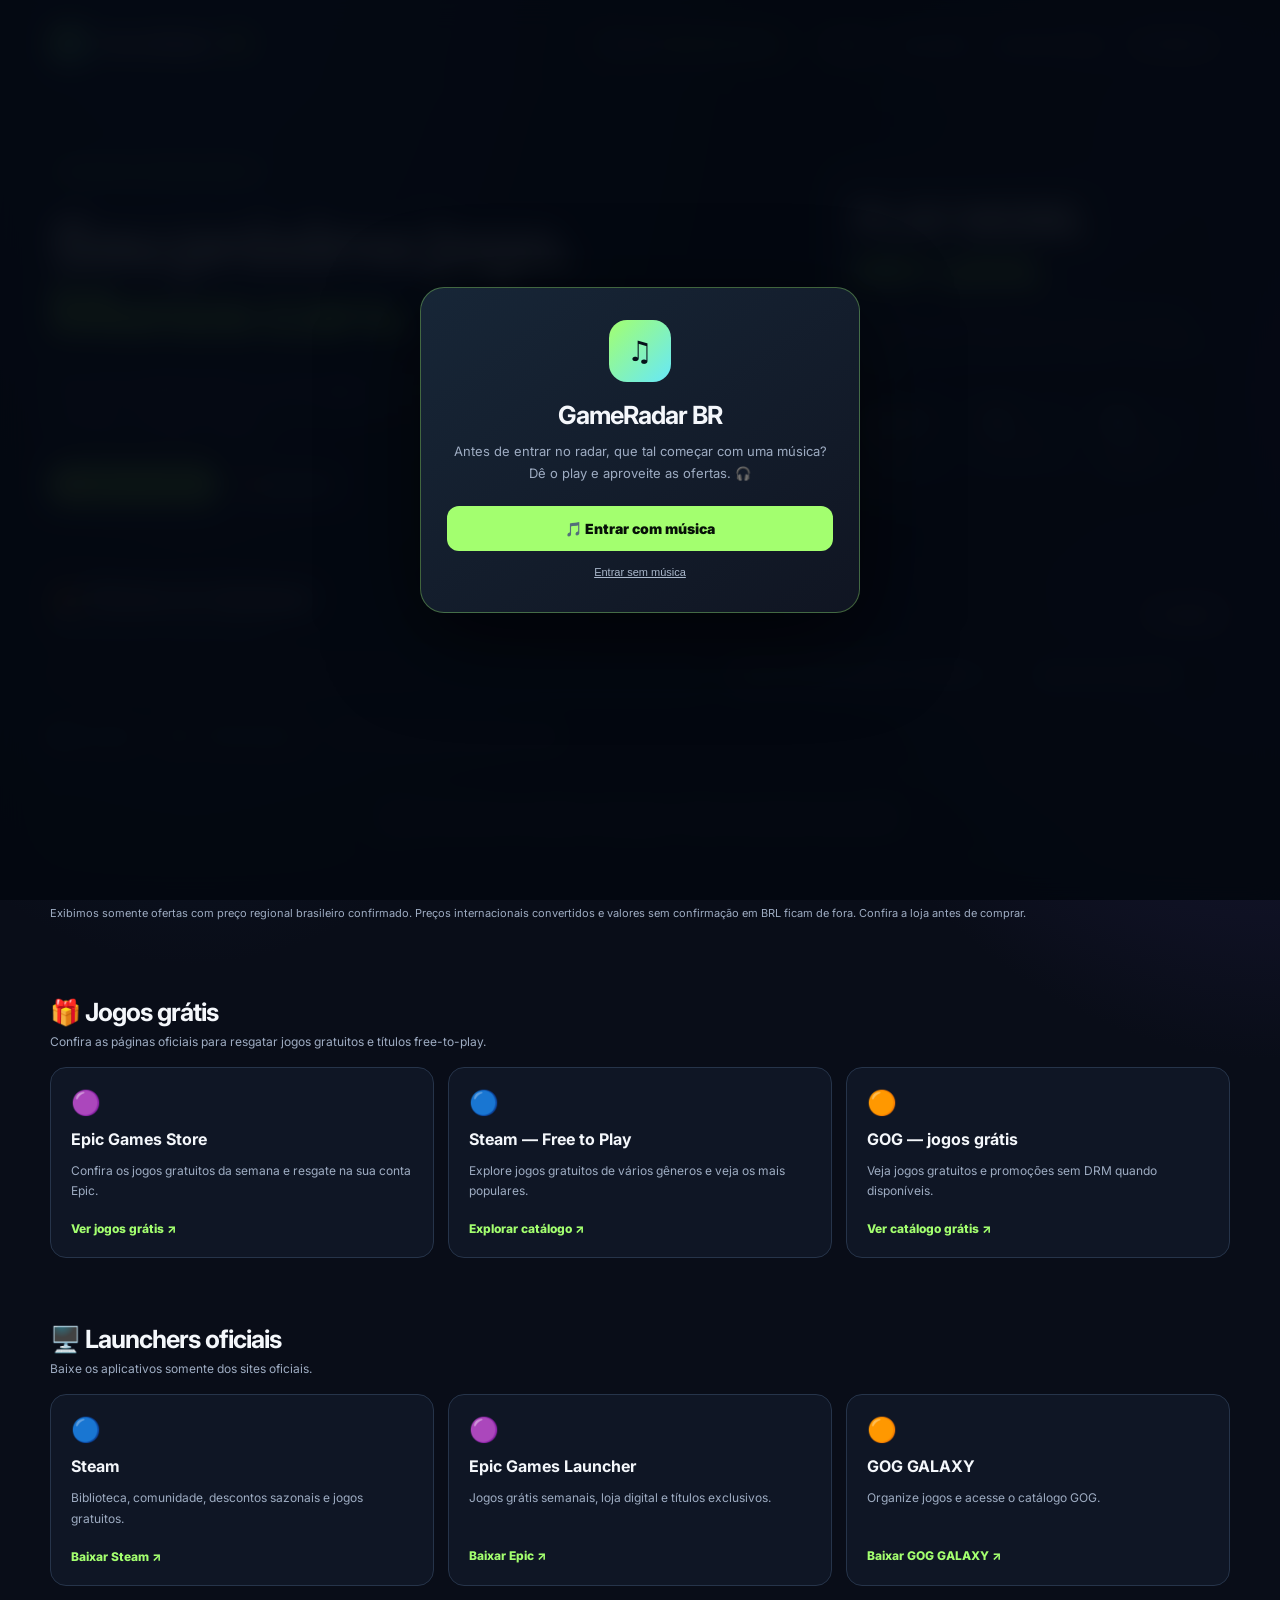
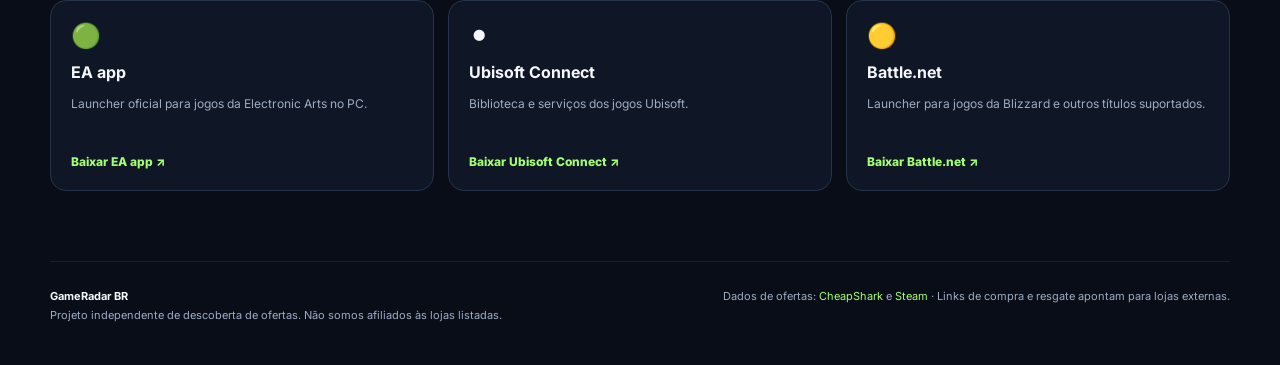
==== commit 089644eb: "Lê catálogo regional da Steam pelo arquivo publicado" ====
--- a/gameradar/index.html
+++ b/gameradar/index.html
@@ -96,23 +96,11 @@
 async function loadStores(){try{const r=await fetch(API+'/stores');if(!r.ok)throw 0;const stores=await r.json();const select=$('#store');stores.filter(s=>s.isActive).forEach(s=>{const o=document.createElement('option');o.value=s.storeID;o.textContent=s.storeName;select.append(o)})}catch(e){}}
 // Steam Storefront: preços regionais brasileiros vêm em centavos de BRL. Não requer chave.
 async function loadSteamDeals(){
-  try{
-    const response=await fetch('https://store.steampowered.com/api/featuredcategories/?cc=br&l=brazilian');
-    if(!response.ok)throw new Error('Steam indisponível');
-    const data=await response.json();
-    const items=data?.specials?.items||[];
-    return items.filter(x=>{
-      const currency=String(x.currency||data.currency||data.specials?.currency||'BRL').toUpperCase();
-      return currency==='BRL'&&Number(x.discount_percent)>0&&Number.isFinite(Number(x.final_price));
-    }).map(x=>({
-      dealID:'steam-'+x.id,storeID:'steam',storeName:'Steam (Brasil)',title:x.name,
-      salePrice:Number(x.final_price)/100,normalPrice:Number(x.original_price)/100,
-      savings:Number(x.discount_percent),dealRating:0,
-      thumb:x.large_capsule_image||x.header_image||x.tiny_image,
-      dealURL:x.url||('https://store.steampowered.com/app/'+x.id+'/?l=brazilian'),
-      currency:'BRL'
-    }));
-  }catch(error){console.warn('GameRadar: não foi possível consultar ofertas regionais da Steam',error);return []}
+  const response=await fetch('./deals.json?updated='+Date.now(),{cache:'no-store'});
+  if(!response.ok)throw new Error('Não foi possível carregar o catálogo regional.');
+  const data=await response.json();
+  if(!Array.isArray(data.deals))throw new Error('Arquivo de ofertas inválido.');
+  return data.deals.filter(d=>d&&d.currency==='BRL'&&Number(d.salePrice)>0&&Number(d.normalPrice)>Number(d.salePrice));
 }
 async function loadDeals(reset=true){
   if(loadingMore||(!hasMore&&!reset))return;
@@ -127,7 +115,7 @@
     allDeals=await loadSteamDeals();
     allDeals.sort((a,b)=>popularityRank(a.title)-popularityRank(b.title));
     hasMore=false;
-    $('#status').textContent=allDeals.length+' ofertas com preço regional brasileiro confirmado · Steam.';
+    const updated=window.gameRadarUpdatedAt?new Date(window.gameRadarUpdatedAt):null;$('#status').textContent=allDeals.length+' ofertas brasileiras confirmadas · Steam'+(updated&&!Number.isNaN(updated.getTime())?' · Atualizado '+updated.toLocaleString('pt-BR'):'')+'.';
     render();
   }catch(error){
     box.innerHTML='<div class="message">Não foi possível consultar a loja agora. Tente novamente mais tarde.</div>';
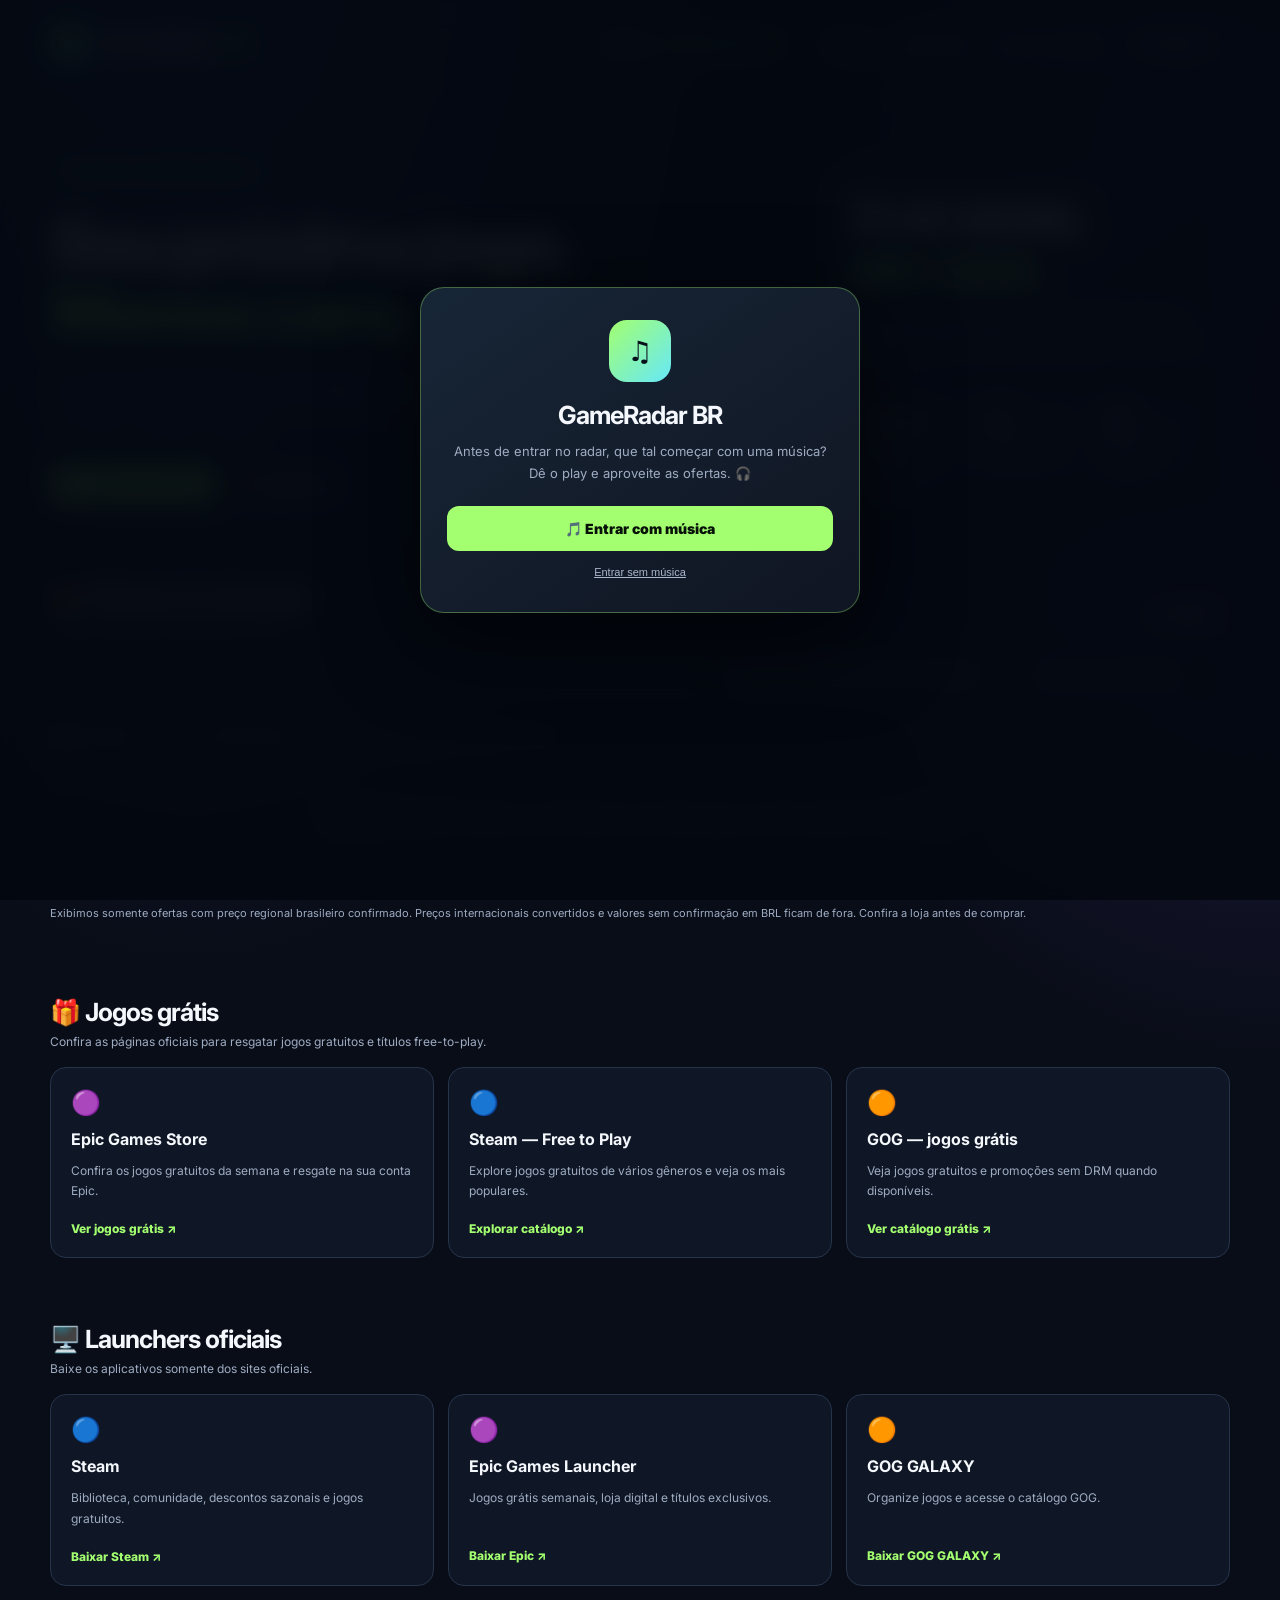
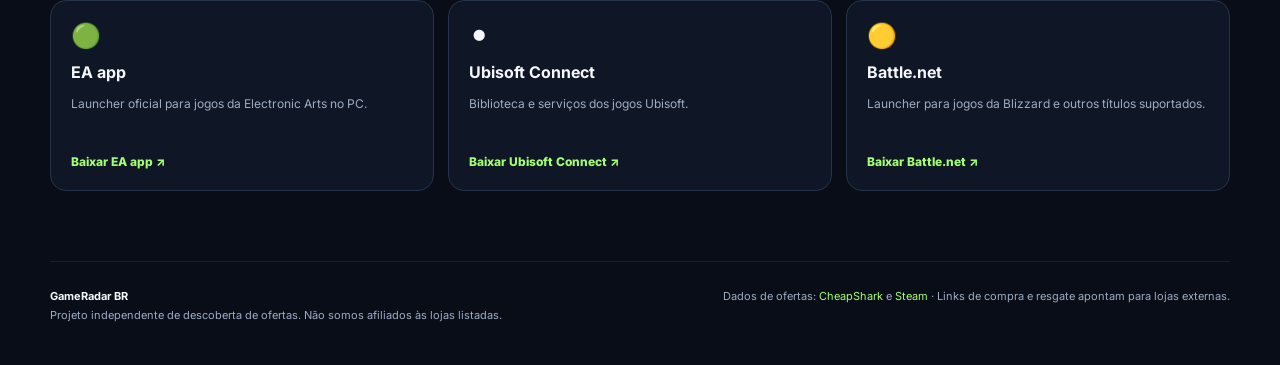
==== commit b214d80c: "Exibe horário da última atualização do catálogo" ====
--- a/gameradar/index.html
+++ b/gameradar/index.html
@@ -99,6 +99,7 @@
   const response=await fetch('./deals.json?updated='+Date.now(),{cache:'no-store'});
   if(!response.ok)throw new Error('Não foi possível carregar o catálogo regional.');
   const data=await response.json();
+  window.gameRadarUpdatedAt=data.updated_at||null;
   if(!Array.isArray(data.deals))throw new Error('Arquivo de ofertas inválido.');
   return data.deals.filter(d=>d&&d.currency==='BRL'&&Number(d.salePrice)>0&&Number(d.normalPrice)>Number(d.salePrice));
 }
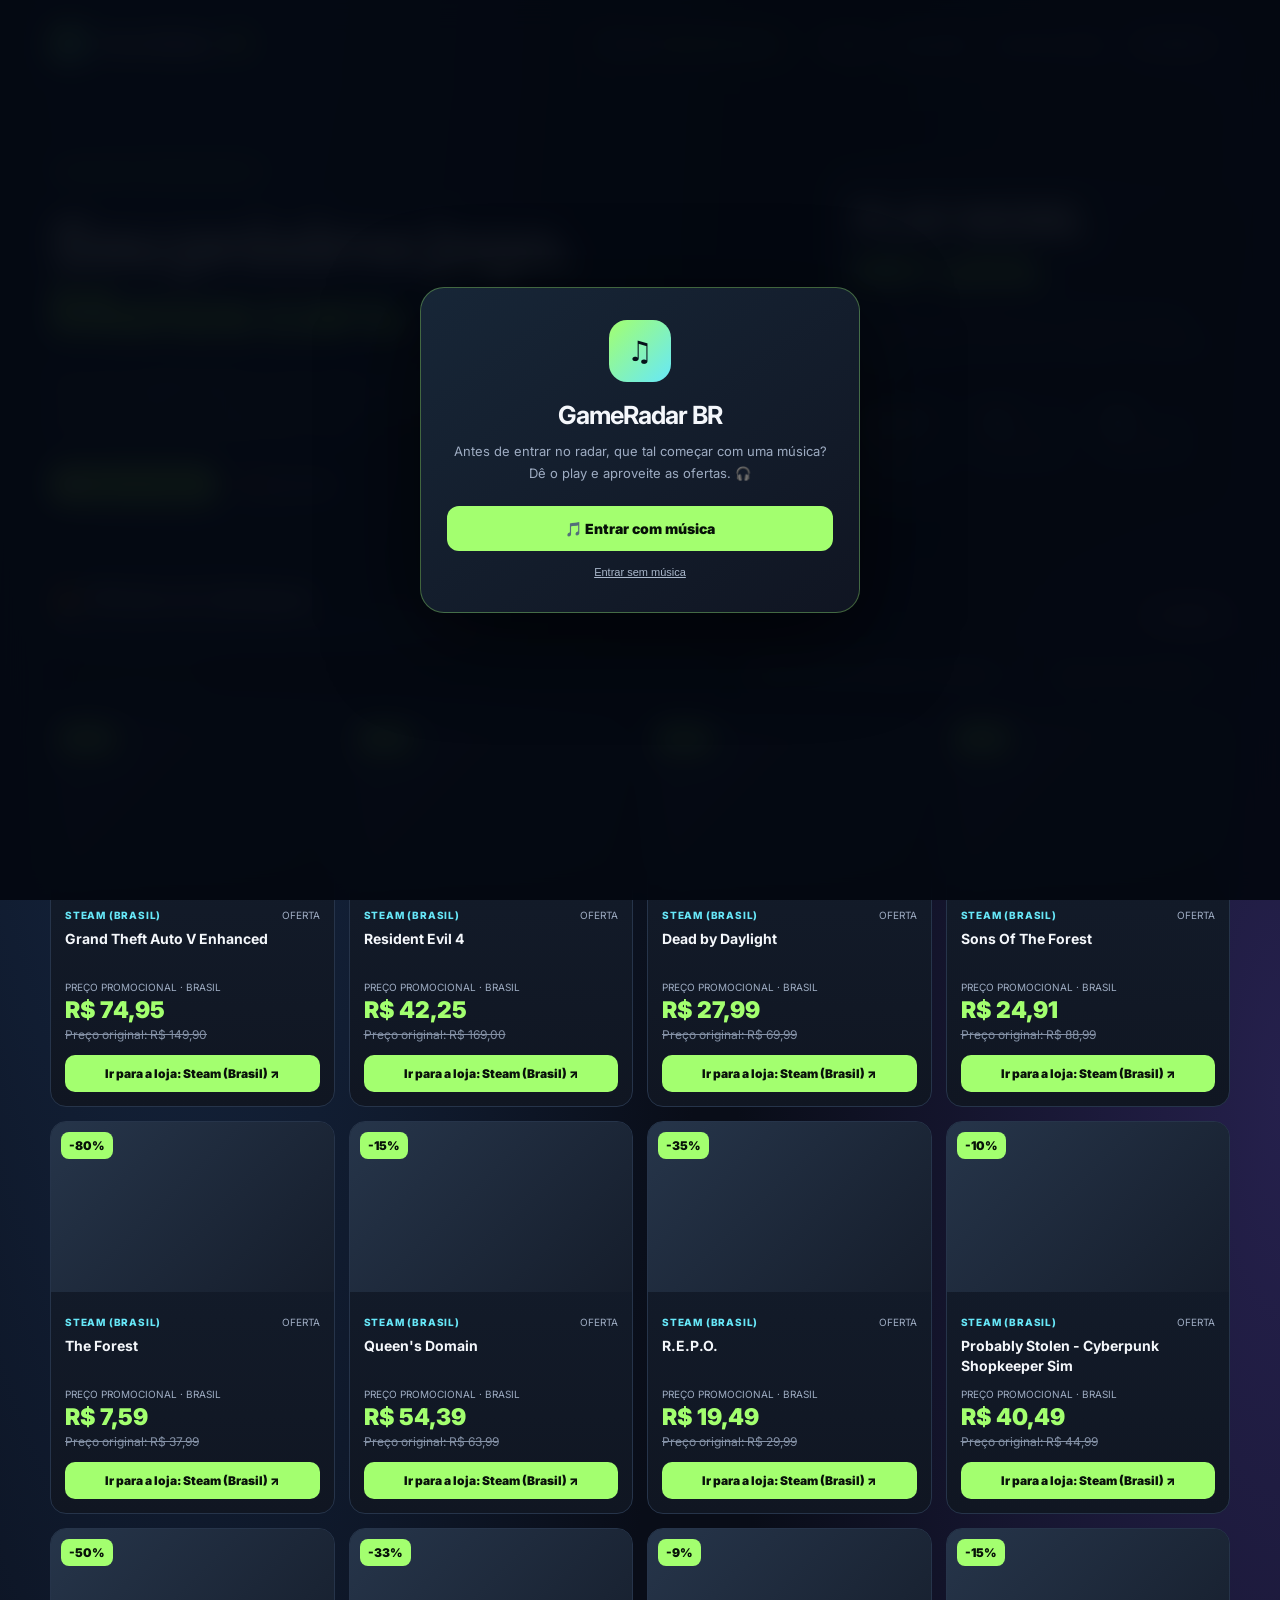
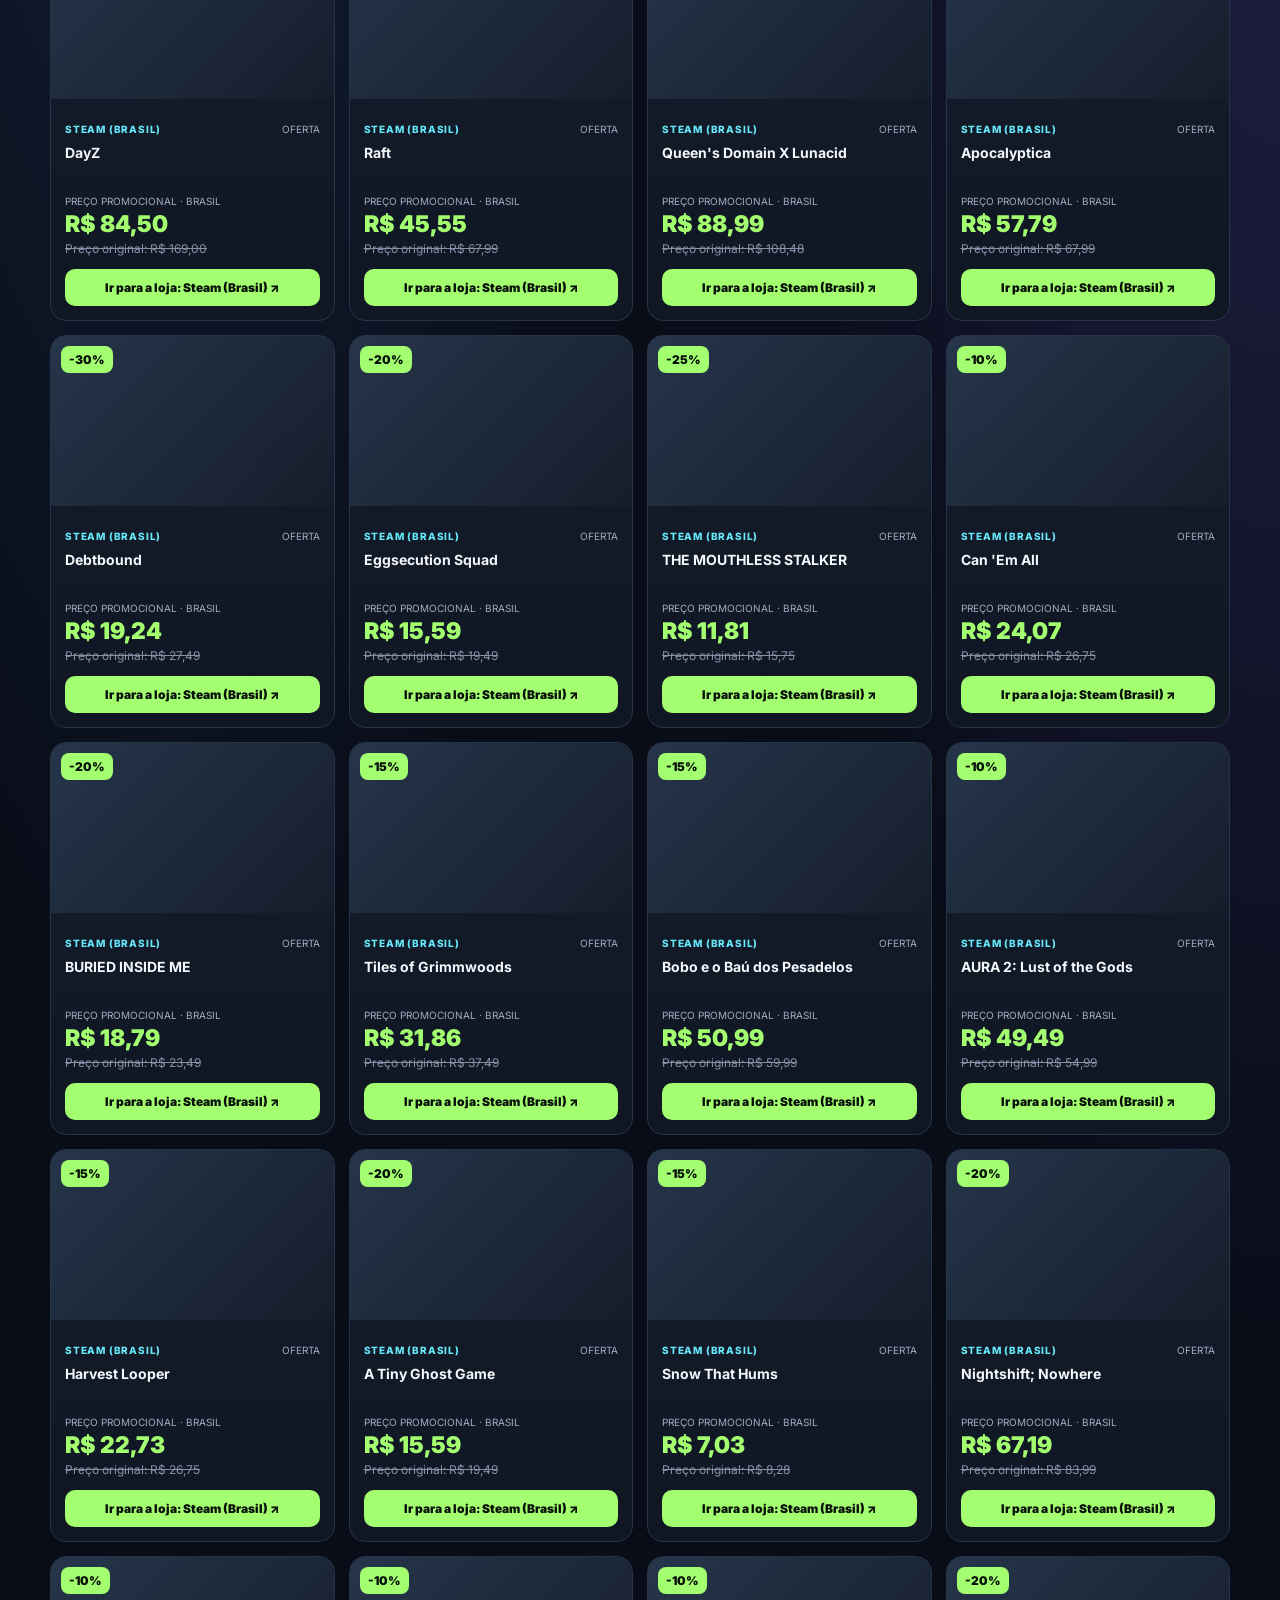
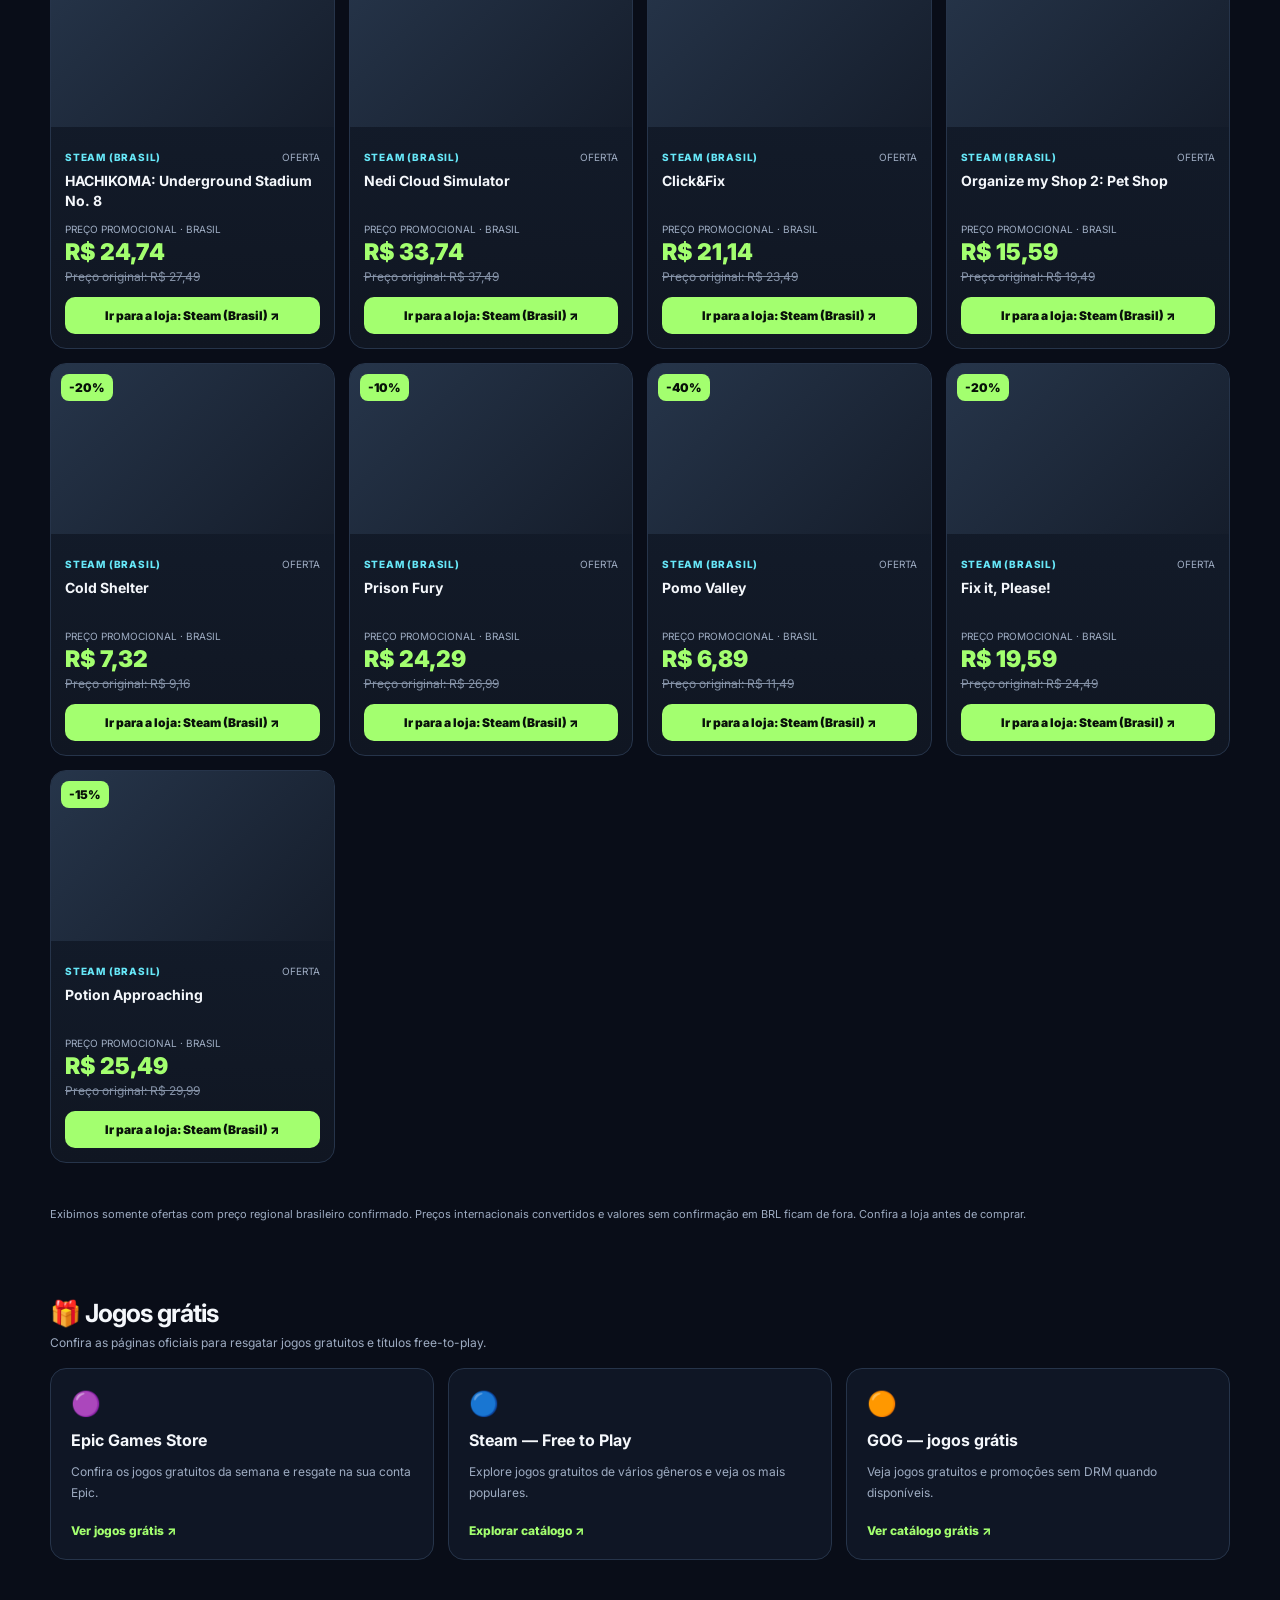
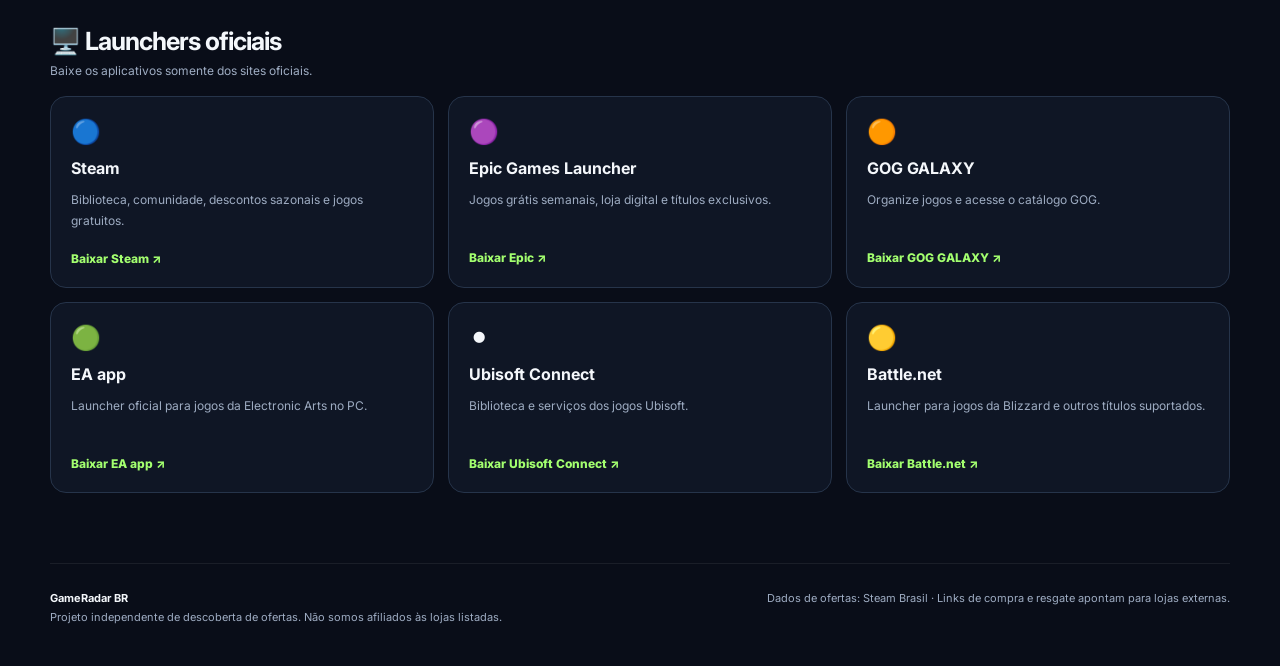
==== commit 24cfe439: "Ajusta interface para ofertas regionais em BRL" ====
--- a/gameradar/index.html
+++ b/gameradar/index.html
@@ -52,9 +52,9 @@
 <div class="youtube-host" aria-hidden="true"><div id="youtube-frame"></div></div>
 <header class="wrap top"><a class="brand" href="#"><span class="logo">↗</span>GameRadar <span>BR</span></a><div class="creator">Criado por <strong>Eduardo Herculano</strong></div><nav class="nav"><a href="#ofertas">Ofertas</a><a href="#gratis">Jogos grátis</a><a href="#launchers">Launchers oficiais</a></nav><a class="btn" href="#ofertas">Ver ofertas ↓</a></header>
 <main class="wrap">
-<section class="hero"><div><div class="tag"><i class="pulse"></i> RADAR DE OFERTAS PARA PC</div><h1>Seu próximo jogo.<br><em>Menos caro.</em></h1><p class="intro">Descontos de jogos para PC em lojas digitais, jogos gratuitos e atalhos para baixar launchers oficiais. As ofertas são carregadas de uma fonte pública e atualizadas quando você abre ou atualiza a página.</p><div class="tools" style="margin-top:22px"><a class="btn active" href="#ofertas">🎯 Explorar promoções</a><a class="btn" href="#gratis">🎁 Jogos grátis</a></div></div><aside class="hero-box"><div class="big">PLAY MORE.<br><span>PAY LESS.</span></div><p>Uma página independente para encontrar promoções. Antes de comprar, confira a loja, a região e os requisitos do jogo.</p><div class="stats"><div class="stat"><b>Ao vivo</b><small>ofertas carregadas</small></div><div class="stat"><b>PC</b><small>jogos digitais</small></div><div class="stat"><b>🌍</b><small>moeda local estimada</small></div></div></aside></section>
+<section class="hero"><div><div class="tag"><i class="pulse"></i> RADAR DE OFERTAS PARA PC</div><h1>Seu próximo jogo.<br><em>Menos caro.</em></h1><p class="intro">Descontos de jogos para PC em lojas digitais, jogos gratuitos e atalhos para baixar launchers oficiais. As ofertas são atualizadas automaticamente ao longo do dia, com preços regionais confirmados para o Brasil.</p><div class="tools" style="margin-top:22px"><a class="btn active" href="#ofertas">🎯 Explorar promoções</a><a class="btn" href="#gratis">🎁 Jogos grátis</a></div></div><aside class="hero-box"><div class="big">PLAY MORE.<br><span>PAY LESS.</span></div><p>Uma página independente para encontrar promoções. Antes de comprar, confira a loja, a região e os requisitos do jogo.</p><div class="stats"><div class="stat"><b>Ao vivo</b><small>ofertas carregadas</small></div><div class="stat"><b>PC</b><small>jogos digitais</small></div><div class="stat"><b>🌍</b><small>preços em reais</small></div></div></aside></section>
 <section id="ofertas"><div class="section-head"><div><h2>🔥 Ofertas em destaque</h2><p id="status">Buscando promoções recentes…</p></div><button class="btn" id="refresh">↻ Atualizar</button></div>
-<div class="tools"><input id="search" type="search" placeholder="Buscar jogo pelo nome…"><select id="store"><option value="">Lojas com preço brasileiro confirmado</option><option value="steam">Steam (Brasil)</option></select><select id="sort"><option value="popular">Jogos mais conhecidos</option><option value="savings">Maior desconto</option><option value="price">Menor preço</option><option value="rating">Melhor avaliação da oferta</option></select></div><div class="tools" style="align-items:center"><label for="currency" style="font-size:12px;color:var(--muted);font-weight:700">🌍 Sua moeda:</label><select id="currency"><option value="BRL">BRL — Real brasileiro</option><option value="USD">USD — Dólar americano</option><option value="EUR">EUR — Euro</option><option value="GBP">GBP — Libra esterlina</option><option value="CAD">CAD — Dólar canadense</option><option value="AUD">AUD — Dólar australiano</option><option value="JPY">JPY — Iene japonês</option><option value="MXN">MXN — Peso mexicano</option><option value="ARS">ARS — Peso argentino</option><option value="CLP">CLP — Peso chileno</option><option value="CHF">CHF — Franco suíço</option><option value="CNY">CNY — Yuan chinês</option><option value="INR">INR — Rupia indiana</option><option value="KRW">KRW — Won sul-coreano</option><option value="PLN">PLN — Zloty polonês</option><option value="SEK">SEK — Coroa sueca</option><option value="NZD">NZD — Dólar neozelandês</option><option value="ZAR">ZAR — Rand sul-africano</option></select><span id="region-note" class="tiny">Detectando sua região…</span></div>
+<div class="tools"><input id="search" type="search" placeholder="Buscar jogo pelo nome…"><select id="store"><option value="">Lojas com preço brasileiro confirmado</option><option value="steam">Steam (Brasil)</option></select><select id="sort"><option value="popular">Jogos mais conhecidos</option><option value="savings">Maior desconto</option><option value="price">Menor preço</option></select></div>
 <div class="deals" id="deals"><div class="message loading">Conectando ao radar de ofertas…</div></div><div style="display:flex;justify-content:center;margin:22px 0"><button class="btn active" id="load-more" type="button" hidden>Carregar mais jogos ↓</button></div><p class="tiny" style="margin-top:14px">Exibimos somente ofertas com preço regional brasileiro confirmado. Preços internacionais convertidos e valores sem confirmação em BRL ficam de fora. Confira a loja antes de comprar.</p></section>
 <section id="gratis" style="padding-top:42px"><div class="section-head"><div><h2>🎁 Jogos grátis</h2><p>Confira as páginas oficiais para resgatar jogos gratuitos e títulos free-to-play.</p></div></div><div class="free-grid">
 <article class="free-card"><div class="icon">🟣</div><h3>Epic Games Store</h3><p>Confira os jogos gratuitos da semana e resgate na sua conta Epic.</p><a href="https://store.epicgames.com/pt-BR/free-games" target="_blank" rel="noopener noreferrer">Ver jogos grátis ↗</a></article>
@@ -70,7 +70,7 @@
 <article class="launch-card"><div class="icon">🟡</div><h3>Battle.net</h3><p>Launcher para jogos da Blizzard e outros títulos suportados.</p><a href="https://download.battle.net/" target="_blank" rel="noopener noreferrer">Baixar Battle.net ↗</a></article>
 </div></section>
 </main>
-<footer class="wrap foot"><div><strong style="color:var(--text)">GameRadar BR</strong><br>Projeto independente de descoberta de ofertas. Não somos afiliados às lojas listadas.</div><div>Dados de ofertas: <a href="https://www.cheapshark.com/" target="_blank" rel="noopener noreferrer">CheapShark</a> e <a href="https://store.steampowered.com/" target="_blank" rel="noopener noreferrer">Steam</a> · Links de compra e resgate apontam para lojas externas.</div></footer>
+<footer class="wrap foot"><div><strong style="color:var(--text)">GameRadar BR</strong><br>Projeto independente de descoberta de ofertas. Não somos afiliados às lojas listadas.</div><div>Dados de ofertas: Steam Brasil · Links de compra e resgate apontam para lojas externas.</div></footer>
 <script>
 const $=s=>document.querySelector(s);
 const API='https://www.cheapshark.com/api/1.0';
@@ -126,8 +126,8 @@
     $('#load-more').hidden=true;$('#load-more').textContent='Carregar mais jogos ↓';
   }
 }
-function render(){const term=$('#search').value.trim().toLowerCase(),store=$('#store').value,sort=$('#sort').value;let items=allDeals.filter(d=>(!term||String(d.title||'').toLowerCase().includes(term))&&(!store||String(d.storeID)===store));items.sort((a,b)=>sort==='price'?(Number(a.salePrice)||0)-(Number(b.salePrice)||0):sort==='rating'?(Number(b.dealRating)||0)-(Number(a.dealRating)||0):sort==='popular'?popularityRank(a.title)-popularityRank(b.title)||(Number(b.dealRating)||0)-(Number(a.dealRating)||0):(Number(b.savings)||0)-(Number(a.savings)||0));if(!items.length){$('#deals').innerHTML='<div class="message">Nenhuma oferta brasileira confirmada encontrada agora. Tente atualizar mais tarde.</div>';return}$('#deals').innerHTML=items.map(d=>{const savings=Math.round(Number(d.savings)||0);const image=d.thumb?'<img loading="lazy" src="'+escapeHTML(d.thumb)+'" alt="Capa de '+escapeHTML(d.title)+'" onerror="this.style.display=\'none\'">':'<span class="cover-fallback">🎮</span>';const currency=d.currency||'USD';const href=d.dealURL||(d.storeID==='steam'?'https://store.steampowered.com/':'https://www.cheapshark.com/redirect?dealID='+String(d.dealID||''));const local='';return '<article class="deal"><div class="cover">'+image+(savings>0?'<span class="discount">-'+savings+'%</span>':'')+'</div><div class="deal-body"><div class="deal-meta"><span class="store">'+escapeHTML(d.storeName||'Loja digital')+'</span><small>OFERTA</small></div><h3>'+escapeHTML(d.title)+'</h3><div class="price-line"><span class="price-label">PREÇO PROMOCIONAL · BRASIL</span><span class="price">'+price(d.salePrice,currency)+'</span><span class="old">Preço original: '+price(d.normalPrice,currency)+'</span>'+local+'</div><div class="deal-foot"><small>Nota da oferta: '+(Number(d.dealRating)||0).toFixed(1)+'/10</small><small>'+escapeHTML(currency)+'</small></div><a class="deal-action" href="'+href+'" target="_blank" rel="noopener noreferrer">Ir para a loja: '+escapeHTML(d.storeName||'loja')+' ↗</a></div></article>'}).join('')}
-$('#search').addEventListener('input',render);$('#store').addEventListener('change',render);$('#sort').addEventListener('change',render);$('#currency').disabled=true;$('#currency').value='BRL';$('#region-note').textContent='Preços regionais brasileiros em BRL.';$('#refresh').addEventListener('click',()=>loadDeals(true));$('#load-more').addEventListener('click',()=>loadDeals(false));loadDeals(true);
+function render(){const term=$('#search').value.trim().toLowerCase(),store=$('#store').value,sort=$('#sort').value;let items=allDeals.filter(d=>(!term||String(d.title||'').toLowerCase().includes(term))&&(!store||String(d.storeID)===store));items.sort((a,b)=>sort==='price'?(Number(a.salePrice)||0)-(Number(b.salePrice)||0):sort==='popular'?popularityRank(a.title)-popularityRank(b.title)||(Number(b.dealRating)||0)-(Number(a.dealRating)||0):(Number(b.savings)||0)-(Number(a.savings)||0));if(!items.length){$('#deals').innerHTML='<div class="message">Nenhuma oferta brasileira confirmada encontrada agora. Tente atualizar mais tarde.</div>';return}$('#deals').innerHTML=items.map(d=>{const savings=Math.round(Number(d.savings)||0);const image=d.thumb?'<img loading="lazy" src="'+escapeHTML(d.thumb)+'" alt="Capa de '+escapeHTML(d.title)+'" onerror="this.style.display=\'none\'">':'<span class="cover-fallback">🎮</span>';const currency=d.currency||'USD';const href=d.dealURL||(d.storeID==='steam'?'https://store.steampowered.com/':'https://www.cheapshark.com/redirect?dealID='+String(d.dealID||''));const local='';return '<article class="deal"><div class="cover">'+image+(savings>0?'<span class="discount">-'+savings+'%</span>':'')+'</div><div class="deal-body"><div class="deal-meta"><span class="store">'+escapeHTML(d.storeName||'Loja digital')+'</span><small>OFERTA</small></div><h3>'+escapeHTML(d.title)+'</h3><div class="price-line"><span class="price-label">PREÇO PROMOCIONAL · BRASIL</span><span class="price">'+price(d.salePrice,currency)+'</span><span class="old">Preço original: '+price(d.normalPrice,currency)+'</span>'+local+'</div><a class="deal-action" href="'+href+'" target="_blank" rel="noopener noreferrer">Ir para a loja: '+escapeHTML(d.storeName||'loja')+' ↗</a></div></article>'}).join('')}
+$('#search').addEventListener('input',render);$('#store').addEventListener('change',render);$('#sort').addEventListener('change',render);$('#refresh').addEventListener('click',()=>loadDeals(true));$('#load-more').addEventListener('click',()=>loadDeals(false));loadDeals(true);
 // Atualiza as ofertas à meia-noite no horário de Brasília enquanto o site estiver aberto.
 const saoPauloDay=()=>new Intl.DateTimeFormat('en-CA',{timeZone:'America/Sao_Paulo',year:'numeric',month:'2-digit',day:'2-digit'}).format(new Date());
 let lastSaoPauloDay=saoPauloDay();
